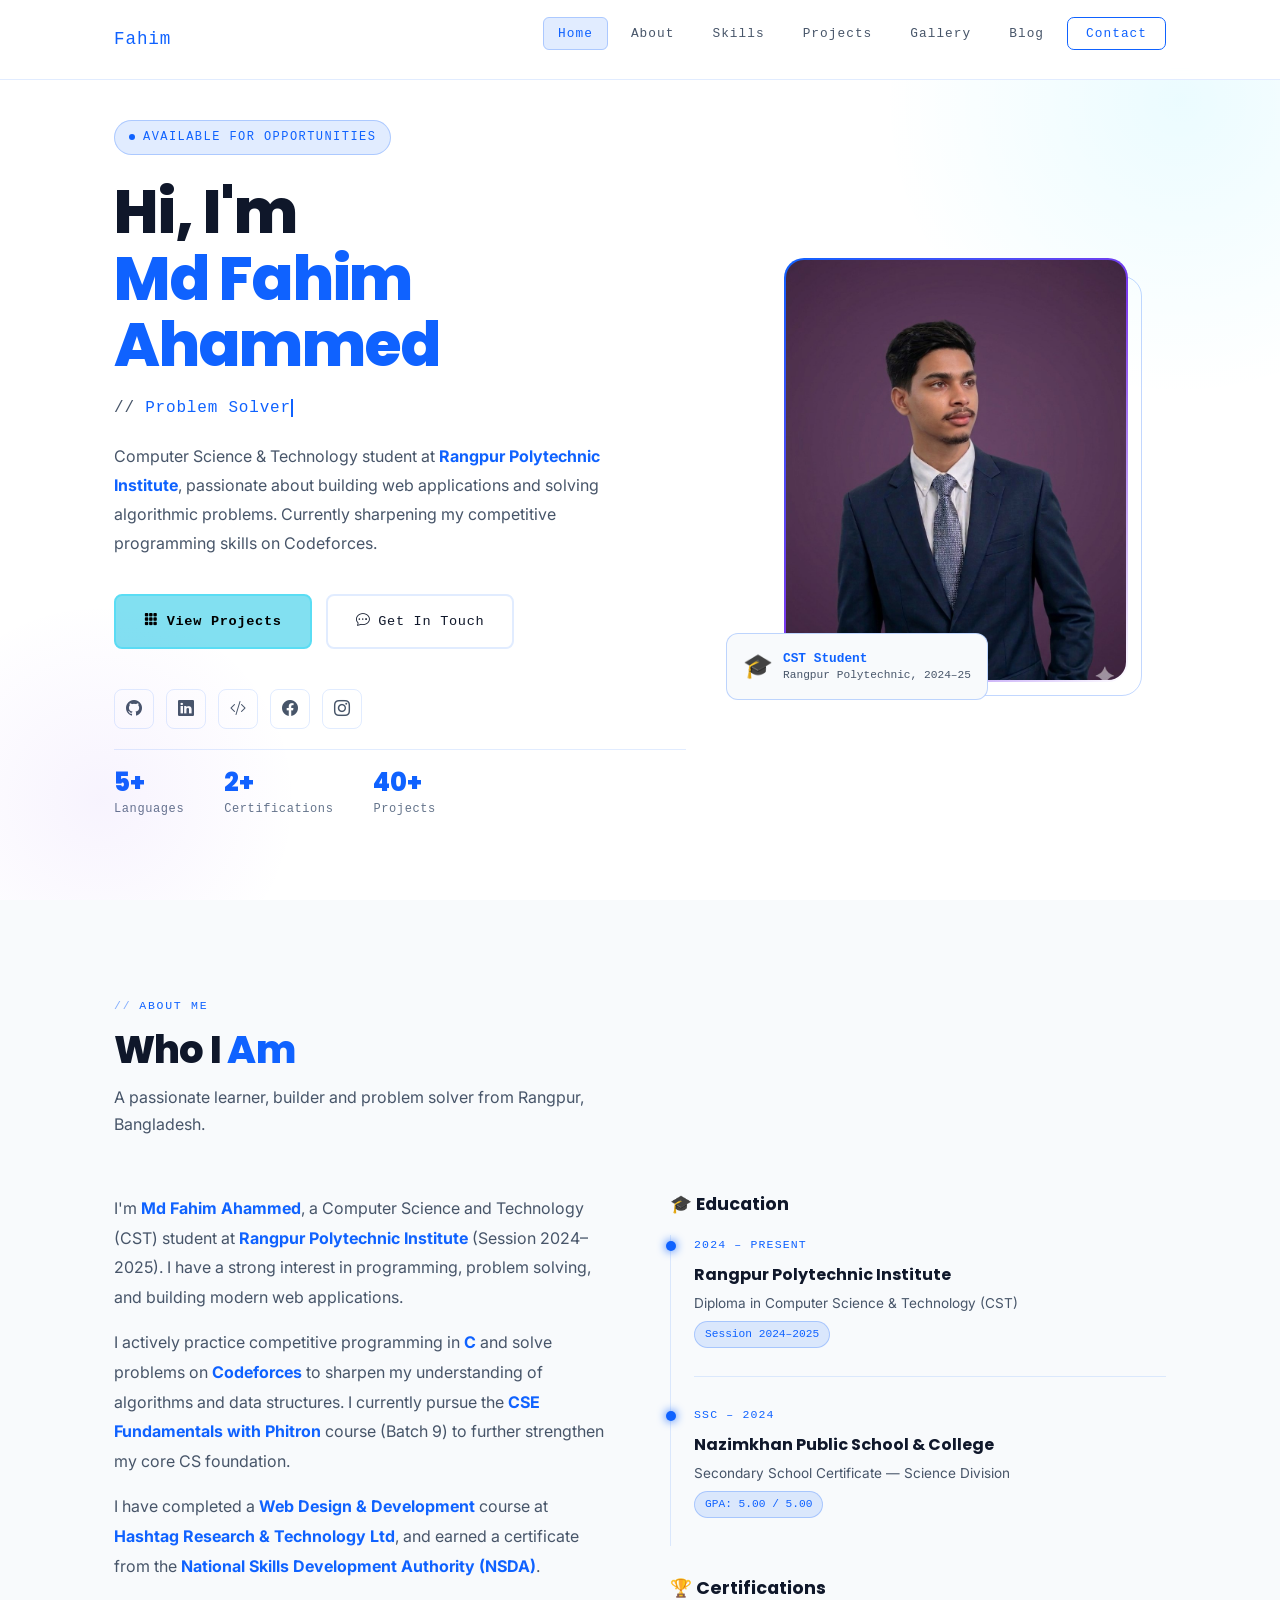
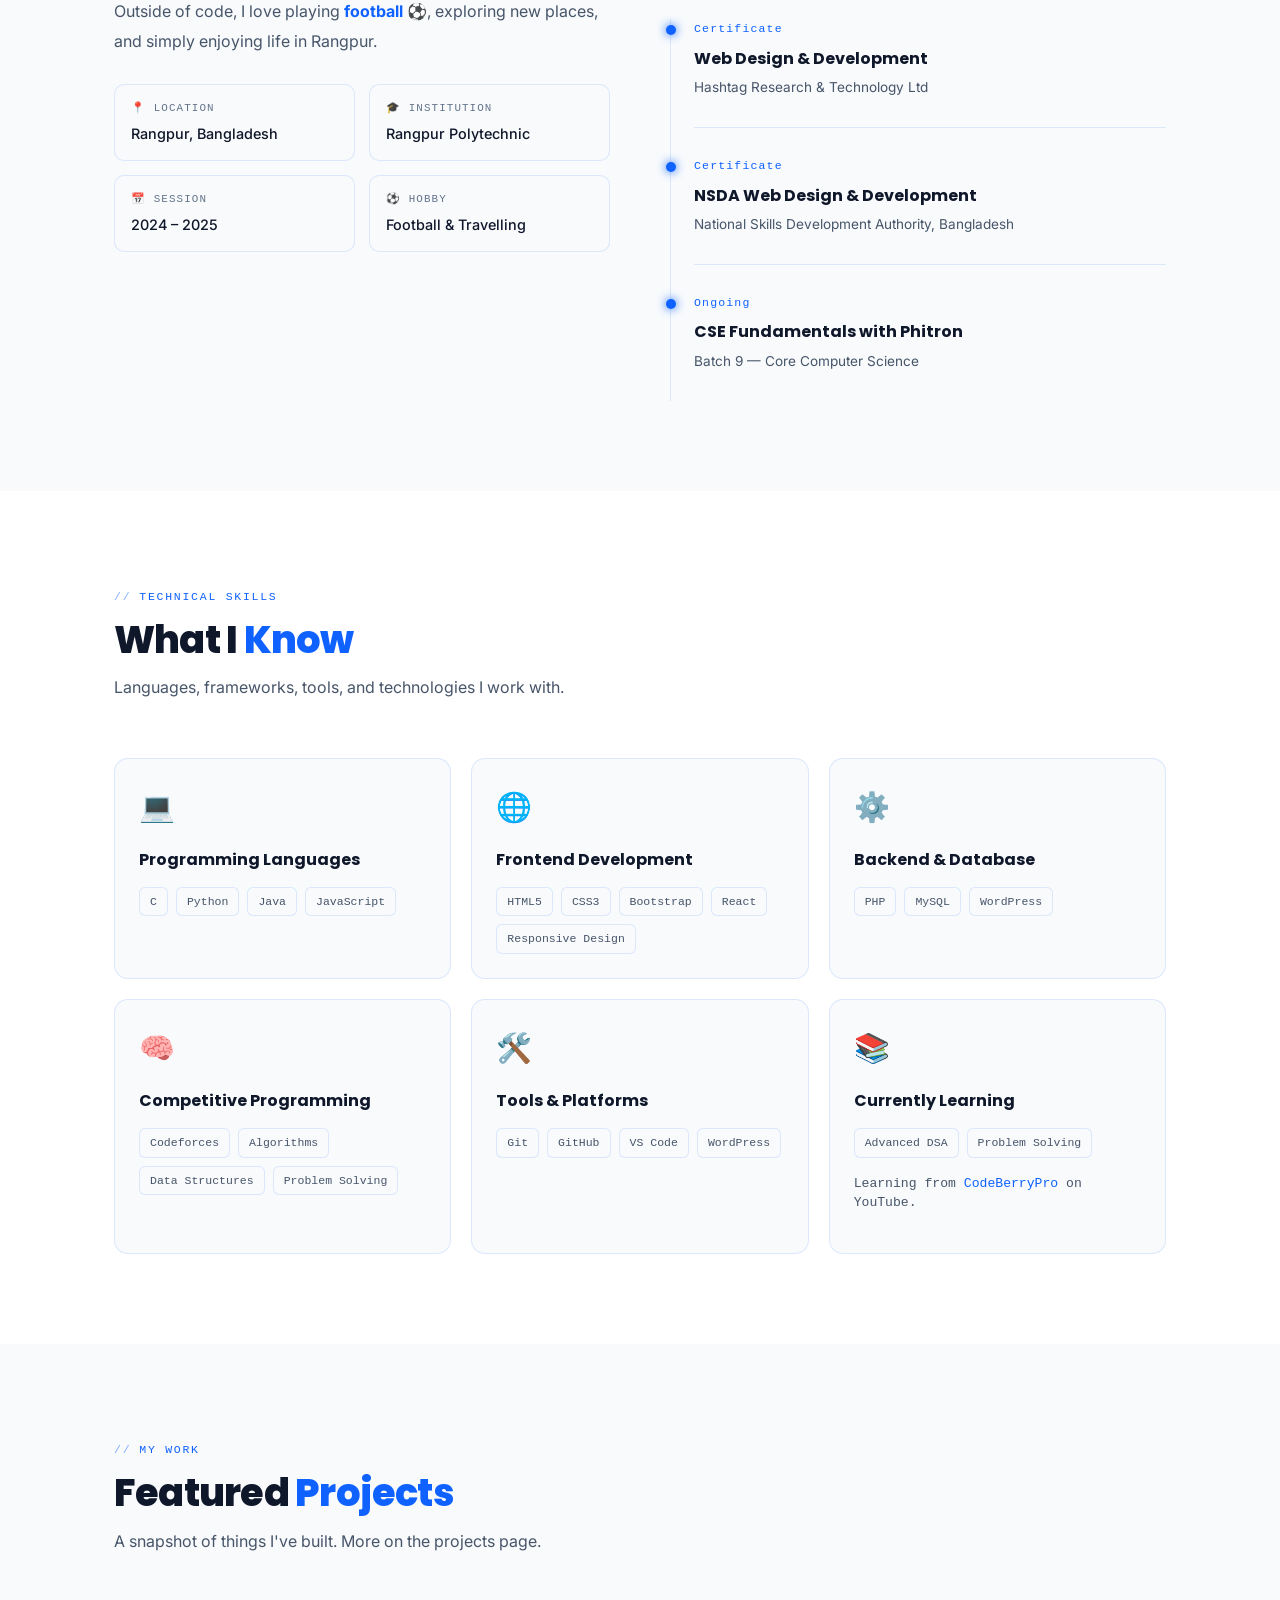
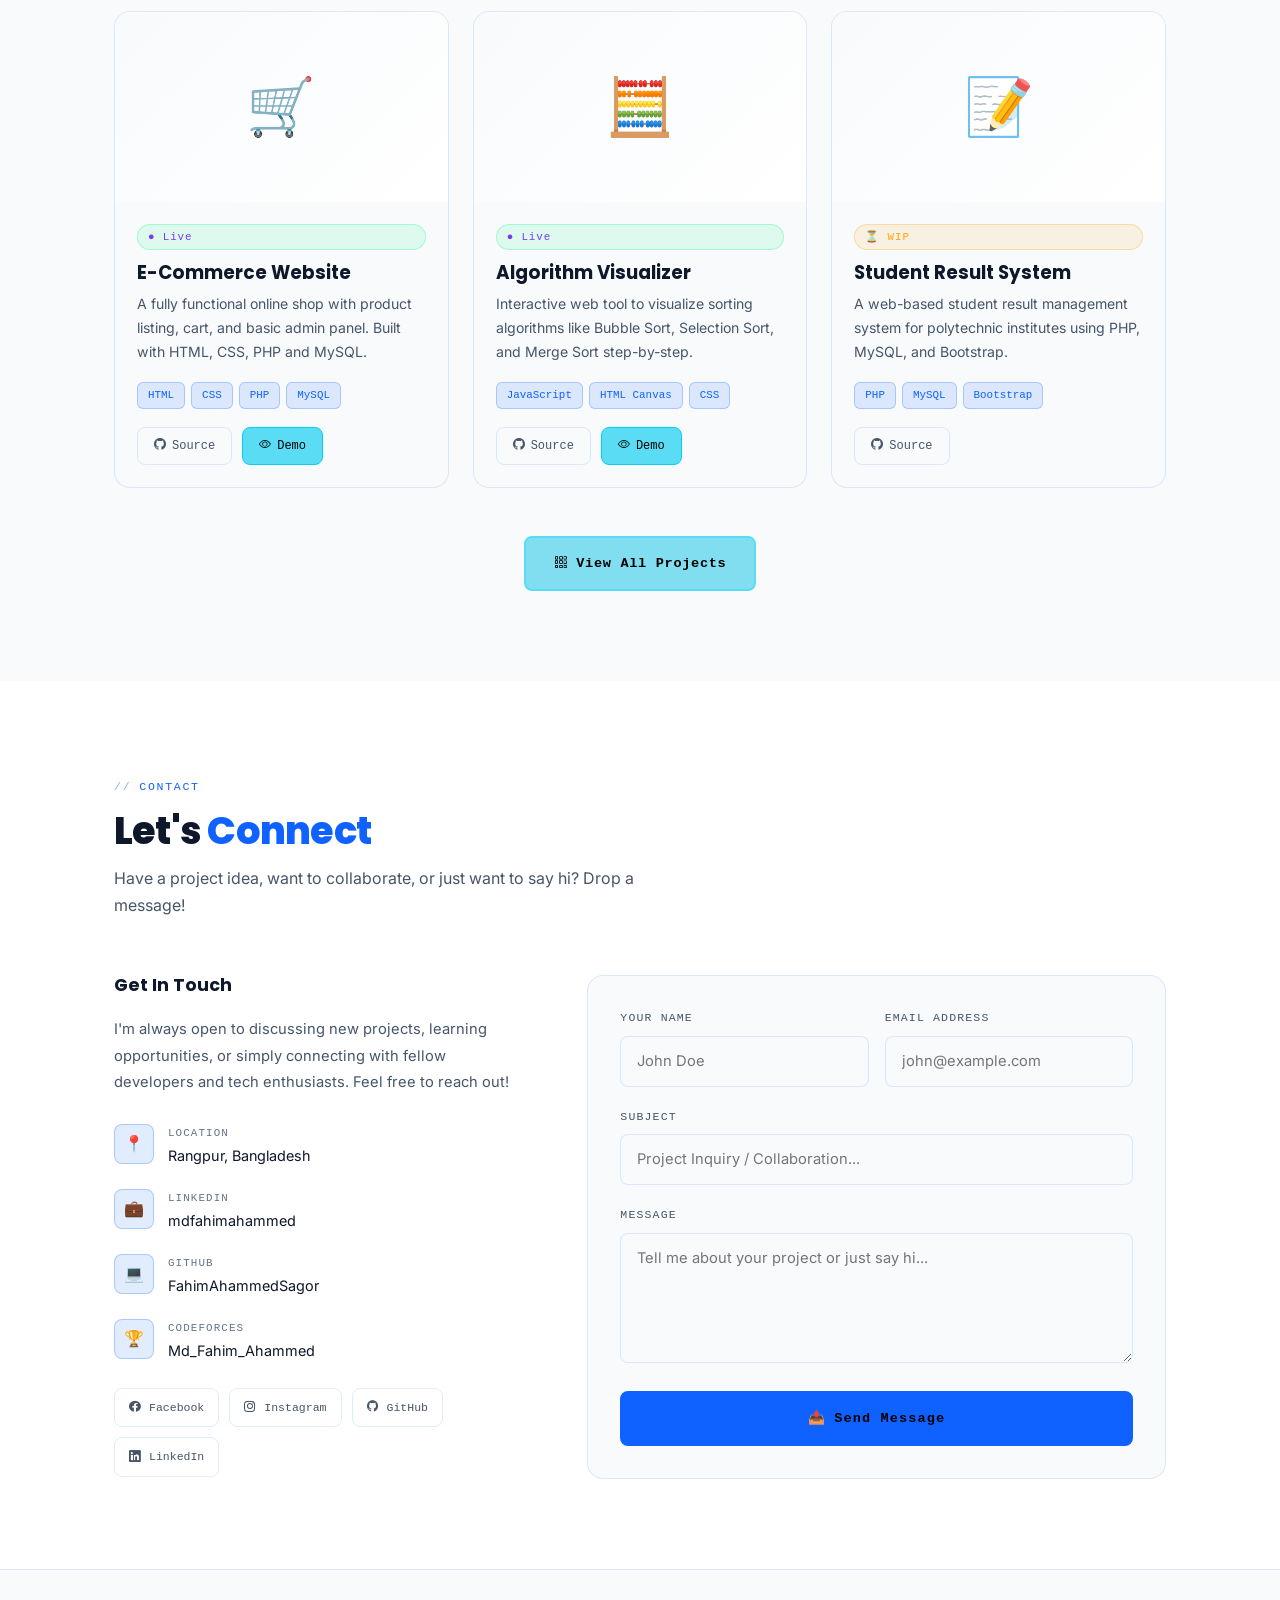
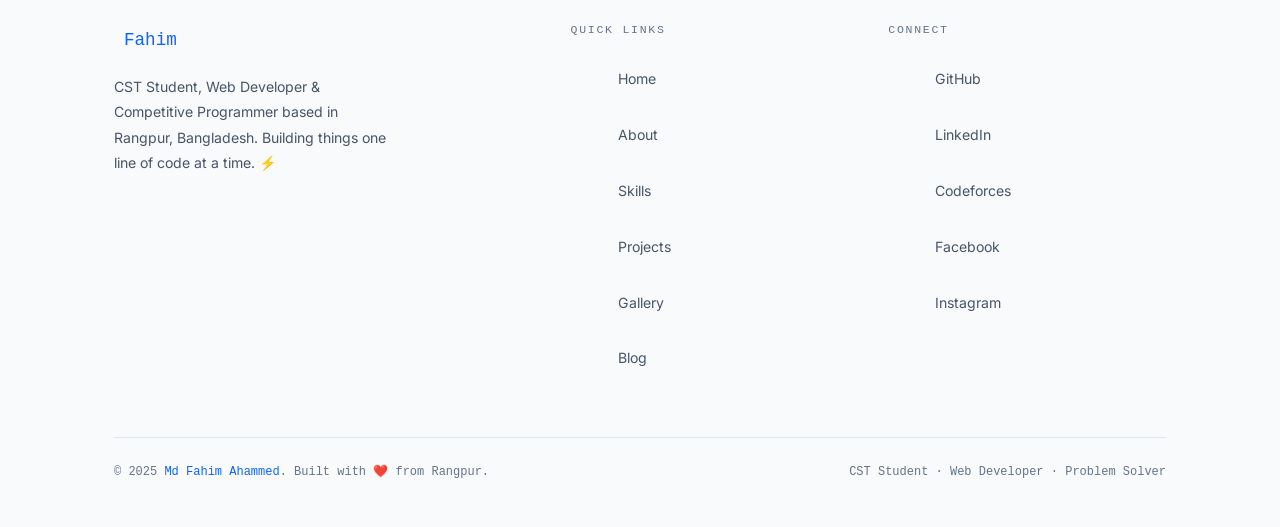
==== index.html @ 5da4d7ac "first commit" ====
<!DOCTYPE html>
<html lang="en">
<head>
  <meta charset="UTF-8" />
  <meta name="viewport" content="width=device-width, initial-scale=1.0" />
  <title>Md Fahim Ahammed | CST Student & Developer</title>
  <meta name="description" content="Portfolio of Md Fahim Ahammed — Computer Science & Technology Student, Web Developer, and Competitive Programmer from Rangpur, Bangladesh." />

  <!-- Bootstrap 5 -->
  <link href="https://cdn.jsdelivr.net/npm/bootstrap@5.3.2/dist/css/bootstrap.min.css" rel="stylesheet" />
  <!-- Bootstrap Icons -->
  <link href="https://cdn.jsdelivr.net/npm/bootstrap-icons@1.11.3/font/bootstrap-icons.css" rel="stylesheet" />
  <!-- Custom CSS -->
  <link rel="stylesheet" href="css/style.css" />
</head>
<body>

<!-- ===================== NAVBAR ===================== -->
<nav class="navbar" id="navbar">
  <div class="container">
    <a href="#home" class="nav-logo">Fahim</span></a>

    <ul class="nav-links" id="navLinks">
      <li><a href="#home" class="active">Home</a></li>
      <li><a href="#about">About</a></li>
      <li><a href="#skills">Skills</a></li>
      <li><a href="projects.html">Projects</a></li>
      <li><a href="gallery.html">Gallery</a></li>
      <li><a href="blog.html">Blog</a></li>
      <li><a href="#contact" class="nav-cta">Contact</a></li>
    </ul>

    <button class="hamburger" id="hamburger" aria-label="Menu">
      <span></span><span></span><span></span>
    </button>
  </div>
</nav>

<!-- ===================== HERO ===================== -->
<section class="hero" id="home">
  <div class="container">
    <div class="hero-grid">

      <!-- Left: Text Content -->
      <div class="hero-content">
        <div class="hero-tag">Available for opportunities</div>

        <h1 class="hero-title">
          Hi, I'm <br />
          <span class="name">Md Fahim Ahammed</span>
        </h1>

        <p class="hero-subtitle">
          // <span id="typedText" class="typed-text"></span>
        </p>

        <p class="hero-description">
          Computer Science & Technology student at <strong style="color:var(--accent)">Rangpur Polytechnic Institute</strong>,
          passionate about building web applications and solving algorithmic problems.
          Currently sharpening my competitive programming skills on Codeforces.
        </p>

        <div class="hero-buttons">
          <a href="projects.html" class="btn-primary">
            <i class="bi bi-grid-3x3-gap-fill"></i> View Projects
          </a>
          <a href="#contact" class="btn-secondary">
            <i class="bi bi-chat-dots"></i> Get In Touch
          </a>
        </div>

        <div class="hero-socials">
          <a href="https://github.com/FahimAhammedSagor" target="_blank" class="social-link" title="GitHub">
            <i class="bi bi-github"></i>
          </a>
          <a href="https://www.linkedin.com/in/mdfahimahammed/" target="_blank" class="social-link" title="LinkedIn">
            <i class="bi bi-linkedin"></i>
          </a>
          <a href="https://codeforces.com/profile/Md_Fahim_Ahammed" target="_blank" class="social-link" title="Codeforces">
            <i class="bi bi-code-slash"></i>
          </a>
          <a href="https://www.facebook.com/fahim0201" target="_blank" class="social-link" title="Facebook">
            <i class="bi bi-facebook"></i>
          </a>
          <a href="https://www.instagram.com/__mystery__08/" target="_blank" class="social-link" title="Instagram">
            <i class="bi bi-instagram"></i>
          </a>
        </div>

        <div class="hero-stats">
          <div class="stat-item">
            <div class="stat-num">5+</div>
            <div class="stat-label">Languages</div>
          </div>
          <div class="stat-item">
            <div class="stat-num">2+</div>
            <div class="stat-label">Certifications</div>
          </div>
          <div class="stat-item">
            <div class="stat-num">40+</div>
            <div class="stat-label">Projects</div>
          </div>
        </div>
      </div>

      <!-- Right: Image -->
      <div class="hero-image-wrap">
        <div class="hero-image-frame">
          <img src="images/profile.png" alt="Md Fahim Ahammed" />
        </div>
        <div class="hero-badge">
          <div class="badge-icon">🎓</div>
          <div class="badge-text">
            <strong>CST Student</strong>
            Rangpur Polytechnic, 2024–25
          </div>
        </div>
      </div>

    </div>
  </div>
</section>

<!-- ===================== ABOUT ===================== -->
<section class="about-bg" id="about">
  <div class="container">
    <div class="section-header fade-up">
      <div class="section-tag">About Me</div>
      <h2 class="section-title">Who I <span>Am</span></h2>
      <p class="section-subtitle">A passionate learner, builder and problem solver from Rangpur, Bangladesh.</p>
    </div>

    <div class="about-grid">
      <div class="about-text fade-up">
        <p>
          I'm <strong>Md Fahim Ahammed</strong>, a Computer Science and Technology (CST) student at
          <strong>Rangpur Polytechnic Institute</strong> (Session 2024–2025). I have a strong interest
          in programming, problem solving, and building modern web applications.
        </p>
        <p>
          I actively practice competitive programming in <strong>C</strong> and solve problems on
          <strong>Codeforces</strong> to sharpen my understanding of algorithms and data structures.
          I currently pursue the <strong>CSE Fundamentals with Phitron</strong> course (Batch 9)
          to further strengthen my core CS foundation.
        </p>
        <p>
          I have completed a <strong>Web Design & Development</strong> course at
          <strong>Hashtag Research & Technology Ltd</strong>, and earned a certificate from the
          <strong>National Skills Development Authority (NSDA)</strong>.
        </p>
        <p>
          Outside of code, I love playing <strong>football ⚽</strong>, exploring new places,
          and simply enjoying life in Rangpur.
        </p>

        <div class="about-info-grid">
          <div class="info-item">
            <div class="info-label">📍 Location</div>
            <div class="info-value">Rangpur, Bangladesh</div>
          </div>
          <div class="info-item">
            <div class="info-label">🎓 Institution</div>
            <div class="info-value">Rangpur Polytechnic</div>
          </div>
          <div class="info-item">
            <div class="info-label">📅 Session</div>
            <div class="info-value">2024 – 2025</div>
          </div>
          <div class="info-item">
            <div class="info-label">⚽ Hobby</div>
            <div class="info-value">Football & Travelling</div>
          </div>
        </div>
      </div>

      <div class="fade-up">
        <h3 class="education-title">🎓 Education</h3>
        <div class="timeline">
          <div class="timeline-item">
            <div class="timeline-year">2024 – PRESENT</div>
            <div class="timeline-school">Rangpur Polytechnic Institute</div>
            <div class="timeline-detail">Diploma in Computer Science & Technology (CST)</div>
            <span class="timeline-badge">Session 2024–2025</span>
          </div>
          <div class="timeline-item">
            <div class="timeline-year">SSC – 2024</div>
            <div class="timeline-school">Nazimkhan Public School & College</div>
            <div class="timeline-detail">Secondary School Certificate — Science Division</div>
            <span class="timeline-badge">GPA: 5.00 / 5.00</span>
          </div>
        </div>

        <div style="margin-top: 32px;">
          <h3 class="education-title">🏆 Certifications</h3>
          <div class="timeline">
            <div class="timeline-item">
              <div class="timeline-year">Certificate</div>
              <div class="timeline-school">Web Design & Development</div>
              <div class="timeline-detail">Hashtag Research & Technology Ltd</div>
            </div>
            <div class="timeline-item">
              <div class="timeline-year">Certificate</div>
              <div class="timeline-school">NSDA Web Design & Development</div>
              <div class="timeline-detail">National Skills Development Authority, Bangladesh</div>
            </div>
            <div class="timeline-item">
              <div class="timeline-year">Ongoing</div>
              <div class="timeline-school">CSE Fundamentals with Phitron</div>
              <div class="timeline-detail">Batch 9 — Core Computer Science</div>
            </div>
          </div>
        </div>
      </div>
    </div>
  </div>
</section>

<!-- ===================== SKILLS ===================== -->
<section id="skills">
  <div class="container">
    <div class="section-header fade-up">
      <div class="section-tag">Technical Skills</div>
      <h2 class="section-title">What I <span>Know</span></h2>
      <p class="section-subtitle">Languages, frameworks, tools, and technologies I work with.</p>
    </div>

    <div class="skills-grid">
      <div class="skill-card fade-up">
        <div class="skill-card-icon">💻</div>
        <div class="skill-card-title">Programming Languages</div>
        <div class="skill-tags">
          <span class="skill-tag">C</span>
          <span class="skill-tag">Python</span>
          <span class="skill-tag">Java</span>
          <span class="skill-tag">JavaScript</span>
        </div>
      </div>

      <div class="skill-card fade-up">
        <div class="skill-card-icon">🌐</div>
        <div class="skill-card-title">Frontend Development</div>
        <div class="skill-tags">
          <span class="skill-tag">HTML5</span>
          <span class="skill-tag">CSS3</span>
          <span class="skill-tag">Bootstrap</span>
          <span class="skill-tag">React</span>
          <span class="skill-tag">Responsive Design</span>
        </div>
      </div>

      <div class="skill-card fade-up">
        <div class="skill-card-icon">⚙️</div>
        <div class="skill-card-title">Backend & Database</div>
        <div class="skill-tags">
          <span class="skill-tag">PHP</span>
          <span class="skill-tag">MySQL</span>
          <span class="skill-tag">WordPress</span>
        </div>
      </div>

      <div class="skill-card fade-up">
        <div class="skill-card-icon">🧠</div>
        <div class="skill-card-title">Competitive Programming</div>
        <div class="skill-tags">
          <span class="skill-tag">Codeforces</span>
          <span class="skill-tag">Algorithms</span>
          <span class="skill-tag">Data Structures</span>
          <span class="skill-tag">Problem Solving</span>
        </div>
      </div>

      <div class="skill-card fade-up">
        <div class="skill-card-icon">🛠️</div>
        <div class="skill-card-title">Tools & Platforms</div>
        <div class="skill-tags">
          <span class="skill-tag">Git</span>
          <span class="skill-tag">GitHub</span>
          <span class="skill-tag">VS Code</span>
          <span class="skill-tag">WordPress</span>
        </div>
      </div>

      <div class="skill-card fade-up">
        <div class="skill-card-icon">📚</div>
        <div class="skill-card-title">Currently Learning</div>
        <div class="skill-tags">
          <!-- <span class="skill-tag">React.js</span>
          <span class="skill-tag">Node.js</span> -->
          <span class="skill-tag">Advanced DSA</span>
          <span class="skill-tag">Problem Solving</span>
          <!-- <span class="skill-tag">Phitron CSE</span> -->


        </div>
        <p class="learning-note">
          Learning from <a href="https://www.youtube.com/@codeberrypro" target="_blank">CodeBerryPro</a> on YouTube.
        </p>
      </div>
    </div>
  </div>
</section>

<!-- ===================== PROJECTS PREVIEW ===================== -->
<section class="projects-bg" id="projects">
  <div class="container">
    <div class="section-header fade-up">
      <div class="section-tag">My Work</div>
      <h2 class="section-title">Featured <span>Projects</span></h2>
      <p class="section-subtitle">A snapshot of things I've built. More on the projects page.</p>
    </div>

    <div class="projects-grid">

      <div class="project-card fade-up">
        <div class="project-img">🛒</div>
        <div class="project-body">
          <span class="project-status live">● Live</span>
          <h3 class="project-title">E-Commerce Website</h3>
          <p class="project-desc">A fully functional online shop with product listing, cart, and basic admin panel. Built with HTML, CSS, PHP and MySQL.</p>
          <div class="project-tech">
            <span class="tech-tag">HTML</span>
            <span class="tech-tag">CSS</span>
            <span class="tech-tag">PHP</span>
            <span class="tech-tag">MySQL</span>
          </div>
          <div class="project-links">
            <a href="https://github.com/FahimAhammedSagor" target="_blank" class="project-link">
              <i class="bi bi-github"></i> Source
            </a>
            <a href="#" class="project-link primary">
              <i class="bi bi-eye"></i> Demo
            </a>
          </div>
        </div>
      </div>

      <div class="project-card fade-up">
        <div class="project-img">🧮</div>
        <div class="project-body">
          <span class="project-status live">● Live</span>
          <h3 class="project-title">Algorithm Visualizer</h3>
          <p class="project-desc">Interactive web tool to visualize sorting algorithms like Bubble Sort, Selection Sort, and Merge Sort step-by-step.</p>
          <div class="project-tech">
            <span class="tech-tag">JavaScript</span>
            <span class="tech-tag">HTML Canvas</span>
            <span class="tech-tag">CSS</span>
          </div>
          <div class="project-links">
            <a href="https://github.com/FahimAhammedSagor" target="_blank" class="project-link">
              <i class="bi bi-github"></i> Source
            </a>
            <a href="#" class="project-link primary">
              <i class="bi bi-eye"></i> Demo
            </a>
          </div>
        </div>
      </div>

      <div class="project-card fade-up">
        <div class="project-img">📝</div>
        <div class="project-body">
          <span class="project-status wip">⏳ WIP</span>
          <h3 class="project-title">Student Result System</h3>
          <p class="project-desc">A web-based student result management system for polytechnic institutes using PHP, MySQL, and Bootstrap.</p>
          <div class="project-tech">
            <span class="tech-tag">PHP</span>
            <span class="tech-tag">MySQL</span>
            <span class="tech-tag">Bootstrap</span>
          </div>
          <div class="project-links">
            <a href="https://github.com/FahimAhammedSagor" target="_blank" class="project-link">
              <i class="bi bi-github"></i> Source
            </a>
          </div>
        </div>
      </div>

    </div>

    <div class="text-center mt-5 fade-up">
      <a href="projects.html" class="btn-primary" style="display:inline-flex; margin: 0 auto;">
        <i class="bi bi-grid-3x3-gap"></i> View All Projects
      </a>
    </div>
  </div>
</section>

<!-- ===================== CONTACT ===================== -->
<section id="contact">
  <div class="container">
    <div class="section-header fade-up">
      <div class="section-tag">Contact</div>
      <h2 class="section-title">Let's <span>Connect</span></h2>
      <p class="section-subtitle">Have a project idea, want to collaborate, or just want to say hi? Drop a message!</p>
    </div>

    <div class="contact-grid">

      <!-- Left Info -->
      <div class="fade-up">
        <h3 class="contact-info-title">Get In Touch</h3>
        <p class="contact-info-desc">
          I'm always open to discussing new projects, learning opportunities, or simply connecting with
          fellow developers and tech enthusiasts. Feel free to reach out!
        </p>

        <div class="contact-item">
          <div class="contact-icon">📍</div>
          <div class="contact-item-text">
            <div class="label">Location</div>
            <div class="value">Rangpur, Bangladesh</div>
          </div>
        </div>

        <div class="contact-item">
          <div class="contact-icon">💼</div>
          <div class="contact-item-text">
            <div class="label">LinkedIn</div>
            <div class="value">
              <a href="https://www.linkedin.com/in/mdfahimahammed/" target="_blank">mdfahimahammed</a>
            </div>
          </div>
        </div>

        <div class="contact-item">
          <div class="contact-icon">💻</div>
          <div class="contact-item-text">
            <div class="label">GitHub</div>
            <div class="value">
              <a href="https://github.com/FahimAhammedSagor" target="_blank">FahimAhammedSagor</a>
            </div>
          </div>
        </div>

        <div class="contact-item">
          <div class="contact-icon">🏆</div>
          <div class="contact-item-text">
            <div class="label">Codeforces</div>
            <div class="value">
              <a href="https://codeforces.com/profile/Md_Fahim_Ahammed" target="_blank">Md_Fahim_Ahammed</a>
            </div>
          </div>
        </div>

        <div class="contact-socials">
          <a href="https://www.facebook.com/fahim0201" target="_blank" class="contact-social-link">
            <i class="bi bi-facebook"></i> Facebook
          </a>
          <a href="https://www.instagram.com/__mystery__08/" target="_blank" class="contact-social-link">
            <i class="bi bi-instagram"></i> Instagram
          </a>
          <a href="https://github.com/FahimAhammedSagor" target="_blank" class="contact-social-link">
            <i class="bi bi-github"></i> GitHub
          </a>
          <a href="https://www.linkedin.com/in/mdfahimahammed/" target="_blank" class="contact-social-link">
            <i class="bi bi-linkedin"></i> LinkedIn
          </a>
        </div>
      </div>

      <!-- Right Form -->
      <div class="fade-up">
        <form class="contact-form" id="contactForm" novalidate>
          <div class="form-row">
            <div class="form-group">
              <label for="fname">Your Name</label>
              <input type="text" id="fname" name="name" placeholder="John Doe" required />
            </div>
            <div class="form-group">
              <label for="femail">Email Address</label>
              <input type="email" id="femail" name="email" placeholder="john@example.com" required />
            </div>
          </div>
          <div class="form-group">
            <label for="fsubject">Subject</label>
            <input type="text" id="fsubject" name="subject" placeholder="Project Inquiry / Collaboration..." required />
          </div>
          <div class="form-group">
            <label for="fmsg">Message</label>
            <textarea id="fmsg" name="message" placeholder="Tell me about your project or just say hi..." required></textarea>
          </div>
          <button type="submit" class="btn-submit">
            <span>📤</span> Send Message
          </button>
        </form>
      </div>

    </div>
  </div>
</section>

<!-- ===================== FOOTER ===================== -->
<footer class="footer">
  <div class="container">
    <div class="footer-grid">
      <div>
        <div class="footer-brand">Fahim<span style="color:var(--text-secondary)"></span></div>
        <p class="footer-desc">
          CST Student, Web Developer & Competitive Programmer based in Rangpur, Bangladesh.
          Building things one line of code at a time. ⚡
        </p>
      </div>
      <div>
        <div class="footer-col-title">Quick Links</div>
        <ul class="footer-links">
          <li><a href="#home">Home</a></li>
          <li><a href="#about">About</a></li>
          <li><a href="#skills">Skills</a></li>
          <li><a href="projects.html">Projects</a></li>
          <li><a href="gallery.html">Gallery</a></li>
          <li><a href="blog.html">Blog</a></li>
        </ul>
      </div>
      <div>
        <div class="footer-col-title">Connect</div>
        <ul class="footer-links">
          <li><a href="https://github.com/FahimAhammedSagor" target="_blank">GitHub</a></li>
          <li><a href="https://www.linkedin.com/in/mdfahimahammed/" target="_blank">LinkedIn</a></li>
          <li><a href="https://codeforces.com/profile/Md_Fahim_Ahammed" target="_blank">Codeforces</a></li>
          <li><a href="https://www.facebook.com/fahim0201" target="_blank">Facebook</a></li>
          <li><a href="https://www.instagram.com/__mystery__08/" target="_blank">Instagram</a></li>
        </ul>
      </div>
    </div>

    <div class="footer-bottom">
      <p class="footer-copy">
        &copy; 2025 <span>Md Fahim Ahammed</span>. Built with ❤️ from Rangpur.
      </p>
      <p class="footer-copy">
        CST Student · Web Developer · Problem Solver
      </p>
    </div>
  </div>
</footer>

<!-- ===================== TOAST ===================== -->
<div class="toast" id="toast">
  <div class="toast-icon">✅</div>
  <div class="toast-msg">
    Message Sent Successfully!
    <span>I'll get back to you soon. Thank you!</span>
  </div>
</div>

<!-- ===================== LIGHTBOX ===================== -->
<div class="lightbox" id="lightbox" onclick="closeLightbox()">
  <button class="lightbox-close" onclick="closeLightbox()">✕</button>
  <img id="lightboxImg" src="" alt="Gallery Image" onclick="event.stopPropagation()" />
</div>

<!-- Back to Top -->
<a href="#home" class="back-top" id="backTop" title="Back to top">↑</a>

<!-- Bootstrap JS -->
<script src="https://cdn.jsdelivr.net/npm/bootstrap@5.3.2/dist/js/bootstrap.bundle.min.js"></script>
<!-- Custom JS -->
<script src="js/main.js"></script>
</body>
</html>
---- css/style.css ----
/* =============================================
   Md Fahim Ahammed - Portfolio CSS
   ============================================= */

@import url("https://fonts.googleapis.com/css2?family=Inter:wght@300;400;500;600;700&family=Poppins:wght@400;500;600;700&display=swap");

:root {
  --bg-primary: #ffffff;
  --bg-secondary: #f8fafc;
  --bg-card: #f8fafc;
  --accent: #0f62ff;
  --accent-2: #7c3aed;
  --accent-glow: rgba(15, 98, 255, 0.12);
  --text-primary: #0f172a;
  --text-secondary: #475569;
  --text-muted: #64748b;

  --border: rgba(15, 98, 255, 0.12);
  --border-hover: rgba(15, 98, 255, 0.25);
  --font-display: "Poppins", sans-serif;
  --font-mono: "Space Mono", monospace;
  --font-body: "Inter", sans-serif;
  --transition: all 0.3s cubic-bezier(0.4, 0, 0.2, 1);
  --shadow-glow: 0 0 30px rgba(0, 212, 255, 0.15);
  --container-width: 1100px;
}

* {
  margin: 0;
  padding: 0;
  box-sizing: border-box;
}

html {
  scroll-behavior: smooth;
  font-size: 16px;
}

body {
  background-color: var(--bg-primary);
  color: var(--text-primary);
  font-family: var(--font-body);
  line-height: 1.7;
  overflow-x: hidden;
}

/* ---- Scrollbar ---- */
::-webkit-scrollbar {
  width: 5px;
}
::-webkit-scrollbar-track {
  background: var(--bg-primary);
}
::-webkit-scrollbar-thumb {
  background: var(--accent);
  border-radius: 99px;
}

/* ---- Selection ---- */
::selection {
  background: var(--accent);
  color: #000;
}

/* ---- Container ---- */
.container {
  max-width: var(--container-width);
  margin: 0 auto;
  padding: 0 24px;
}

/* =============================================
   NAVBAR
   ============================================= */
.navbar {
  position: fixed;
  top: 0;
  left: 0;
  right: 0;
  z-index: 1000;
  padding: 18px 0;
  background: rgba(255, 255, 255, 0.95);
  backdrop-filter: blur(20px);
  -webkit-backdrop-filter: blur(20px);
  border-bottom: 1px solid rgba(15, 98, 255, 0.12);
  transition: var(--transition);
}

.navbar.scrolled {
  padding: 12px 0;
  box-shadow: 0 10px 30px rgba(15, 98, 255, 0.08);
}

.navbar .container {
  display: flex;
  align-items: center;
  justify-content: space-between;
}

.nav-logo {
  font-family: var(--font-mono);
  font-size: 1.1rem;
  color: var(--accent);
  text-decoration: none;
  letter-spacing: 0.05em;
}

.nav-logo span {
  color: var(--text-secondary);
}

.nav-links {
  display: flex;
  align-items: center;
  gap: 8px;
  list-style: none;
}

.nav-links a {
  color: var(--text-secondary);
  text-decoration: none;
  font-family: var(--font-mono);
  font-size: 0.8rem;
  letter-spacing: 0.08em;
  padding: 8px 14px;
  border-radius: 6px;
  transition: var(--transition);
  border: 1px solid transparent;
}

.nav-links a:hover,
.nav-links a.active {
  color: var(--accent);
  border-color: var(--border-hover);
  background: var(--accent-glow);
}

.nav-cta {
  font-family: var(--font-mono);
  font-size: 0.8rem;
  color: var(--accent) !important;
  border: 1px solid var(--accent) !important;
  padding: 8px 18px !important;
  border-radius: 6px;
  transition: var(--transition) !important;
}

.nav-cta:hover {
  background: var(--accent) !important;
  color: #000 !important;
}

.hamburger {
  display: none;
  flex-direction: column;
  gap: 5px;
  cursor: pointer;
  padding: 4px;
  background: none;
  border: none;
}

.hamburger span {
  width: 24px;
  height: 2px;
  background: var(--accent);
  display: block;
  transition: var(--transition);
  border-radius: 2px;
}

.hamburger.open span:nth-child(1) {
  transform: rotate(45deg) translate(5px, 5px);
}
.hamburger.open span:nth-child(2) {
  opacity: 0;
}
.hamburger.open span:nth-child(3) {
  transform: rotate(-45deg) translate(5px, -5px);
}

/* =============================================
   HERO SECTION
   ============================================= */
.hero {
  min-height: 100vh;
  display: flex;
  align-items: center;
  padding: 120px 0 80px;
  position: relative;
  overflow: hidden;
}

.hero::before {
  content: "";
  position: absolute;
  top: -200px;
  right: -200px;
  width: 600px;
  height: 600px;
  background: radial-gradient(
    circle,
    rgba(0, 212, 255, 0.08) 0%,
    transparent 70%
  );
  pointer-events: none;
}

.hero::after {
  content: "";
  position: absolute;
  bottom: -100px;
  left: -100px;
  width: 400px;
  height: 400px;
  background: radial-gradient(
    circle,
    rgba(124, 58, 237, 0.06) 0%,
    transparent 70%
  );
  pointer-events: none;
}

.hero-grid {
  display: grid;
  grid-template-columns: 1fr 420px;
  gap: 60px;
  align-items: center;
}

.hero-tag {
  display: inline-flex;
  align-items: center;
  gap: 8px;
  font-family: var(--font-mono);
  font-size: 0.75rem;
  color: var(--accent);
  letter-spacing: 0.12em;
  text-transform: uppercase;
  margin-bottom: 24px;
  padding: 6px 14px;
  border: 1px solid var(--border-hover);
  border-radius: 99px;
  background: var(--accent-glow);
}

.hero-tag::before {
  content: "";
  width: 6px;
  height: 6px;
  background: var(--accent);
  border-radius: 50%;
  animation: pulse 2s infinite;
}

@keyframes pulse {
  0%,
  100% {
    opacity: 1;
    transform: scale(1);
  }
  50% {
    opacity: 0.5;
    transform: scale(0.8);
  }
}

.hero-title {
  font-family: var(--font-display);
  font-size: clamp(2.2rem, 5vw, 3.8rem);
  font-weight: 800;
  line-height: 1.1;
  margin-bottom: 16px;
  letter-spacing: -0.02em;
}

.hero-title .name {
  color: var(--accent);
  display: block;
}

.hero-subtitle {
  font-family: var(--font-mono);
  font-size: clamp(0.85rem, 1.5vw, 1rem);
  color: var(--text-secondary);
  margin-bottom: 20px;
  letter-spacing: 0.05em;
}

.typed-text {
  color: var(--accent);
  border-right: 2px solid var(--accent);
  animation: blink 0.8s infinite;
}

@keyframes blink {
  0%,
  100% {
    border-color: var(--accent);
  }
  50% {
    border-color: transparent;
  }
}

.hero-description {
  color: var(--text-secondary);
  font-size: 1rem;
  max-width: 520px;
  margin-bottom: 36px;
  line-height: 1.8;
}

.hero-buttons {
  display: flex;
  gap: 14px;
  flex-wrap: wrap;
  margin-bottom: 40px;
}

.btn-primary {
  display: inline-flex;
  align-items: center;
  gap: 8px;
  padding: 14px 28px;
  background-color: #4ad3ebb0;
  color: #000000;
  font-family: var(--font-mono);
  font-size: 0.85rem;
  font-weight: 700;
  text-decoration: none;
  border-radius: 8px;
  letter-spacing: 0.05em;
  transition: var(--transition);
  border: 2px solid #5addf4;
}

.btn-primary:hover {
  background: rgba(255, 255, 255, 0.95);
  color: var(--accent-2);
  border-color: rgba(15, 98, 255, 0.12);
  box-shadow: 0 14px 35px rgba(15, 98, 255, 0.12);
  transform: translateY(-2px);
}

.btn-secondary {
  display: inline-flex;
  align-items: center;
  gap: 8px;
  padding: 14px 28px;
  background: transparent;
  color: var(--text-primary);
  font-family: var(--font-mono);
  font-size: 0.85rem;
  text-decoration: none;
  border-radius: 8px;
  letter-spacing: 0.05em;
  transition: var(--transition);
  border: 2px solid var(--border);
}

.btn-secondary:hover {
  border-color: rgba(15, 98, 255, 0.12);
  color: var(--accent);
  background: rgba(255, 255, 255, 0.95);
  box-shadow: 0 14px 35px rgba(15, 98, 255, 0.12);
  transform: translateY(-2px);
}

.hero-socials {
  display: flex;
  gap: 12px;
}

.social-link {
  width: 40px;
  height: 40px;
  display: flex;
  align-items: center;
  justify-content: center;
  border: 1px solid var(--border);
  border-radius: 8px;
  color: var(--text-secondary);
  text-decoration: none;
  transition: var(--transition);
  font-size: 1rem;
}

.social-link:hover {
  border-color: var(--accent);
  color: var(--accent);
  background: var(--accent-glow);
  transform: translateY(-3px);
}

/* Hero Image */
.hero-image-wrap {
  position: relative;
  display: flex;
  justify-content: center;
}

.hero-image-frame {
  position: relative;
  width: 340px;
  height: 420px;
}

.hero-image-frame::before {
  content: "";
  position: absolute;
  inset: -2px;
  border-radius: 20px;
  background: linear-gradient(
    135deg,
    var(--accent),
    var(--accent-2),
    transparent
  );
  z-index: 0;
}

.hero-image-frame::after {
  content: "";
  position: absolute;
  top: 16px;
  left: 16px;
  right: -16px;
  bottom: -16px;
  border: 1px solid var(--border-hover);
  border-radius: 20px;
  z-index: -1;
}

.hero-image-frame img {
  position: relative;
  z-index: 1;
  width: 100%;
  height: 100%;
  object-fit: cover;
  border-radius: 18px;
  display: block;
}

.hero-badge {
  position: absolute;
  bottom: -20px;
  left: -20px;
  background: var(--bg-card);
  border: 1px solid var(--border-hover);
  border-radius: 12px;
  padding: 12px 16px;
  display: flex;
  align-items: center;
  gap: 10px;
  z-index: 2;
}

.hero-badge .badge-icon {
  font-size: 1.5rem;
}

.hero-badge .badge-text {
  font-family: var(--font-mono);
  font-size: 0.7rem;
  color: var(--text-secondary);
  line-height: 1.4;
}

.hero-badge .badge-text strong {
  display: block;
  color: var(--accent);
  font-size: 0.8rem;
}

/* Stats bar */
.hero-stats {
  display: flex;
  gap: 40px;
  margin-top: 20px;
  padding-top: 20px;
  border-top: 1px solid var(--border);
}

.stat-item .stat-num {
  font-family: var(--font-display);
  font-size: 1.6rem;
  font-weight: 800;
  color: var(--accent);
  line-height: 1;
}

.stat-item .stat-label {
  font-size: 0.75rem;
  color: var(--text-muted);
  font-family: var(--font-mono);
  letter-spacing: 0.05em;
  margin-top: 4px;
}

/* =============================================
   SECTION COMMON
   ============================================= */
section {
  padding: 90px 0;
}

.section-header {
  margin-bottom: 56px;
}

.section-tag {
  display: inline-flex;
  align-items: center;
  gap: 8px;
  font-family: var(--font-mono);
  font-size: 0.72rem;
  color: var(--accent);
  letter-spacing: 0.15em;
  text-transform: uppercase;
  margin-bottom: 12px;
}

.section-tag::before {
  content: "//";
  opacity: 0.5;
}

.section-title {
  font-family: var(--font-display);
  font-size: clamp(1.8rem, 3vw, 2.6rem);
  font-weight: 800;
  line-height: 1.15;
  letter-spacing: -0.02em;
}

.section-title span {
  color: var(--accent);
}

.section-subtitle {
  color: var(--text-secondary);
  font-size: 1rem;
  margin-top: 12px;
  max-width: 520px;
}

/* =============================================
   ABOUT SECTION
   ============================================= */
.about-bg {
  background: var(--bg-secondary);
}

.about-grid {
  display: grid;
  grid-template-columns: 1fr 1fr;
  gap: 60px;
  align-items: start;
}

.about-text p {
  color: var(--text-secondary);
  margin-bottom: 16px;
  line-height: 1.85;
}

.about-text p strong {
  color: var(--accent);
}

.about-info-grid {
  display: grid;
  grid-template-columns: 1fr 1fr;
  gap: 14px;
  margin-top: 28px;
}

.info-item {
  background: var(--bg-card);
  border: 1px solid var(--border);
  border-radius: 10px;
  padding: 14px 16px;
  transition: var(--transition);
}

.info-item:hover {
  border-color: var(--border-hover);
}

.info-item .info-label {
  font-family: var(--font-mono);
  font-size: 0.68rem;
  color: var(--text-muted);
  text-transform: uppercase;
  letter-spacing: 0.1em;
  margin-bottom: 4px;
}

.info-item .info-value {
  font-size: 0.9rem;
  color: var(--text-primary);
  font-weight: 500;
}

/* Education Timeline */
.education-title {
  font-family: var(--font-display);
  font-size: 1.1rem;
  font-weight: 700;
  color: var(--text-primary);
  margin-bottom: 20px;
}

.timeline {
  position: relative;
  padding-left: 24px;
}

.timeline::before {
  content: "";
  position: absolute;
  left: 0;
  top: 0;
  bottom: 0;
  width: 1px;
  background: var(--border);
}

.timeline-item {
  position: relative;
  margin-bottom: 28px;
  padding-bottom: 28px;
  border-bottom: 1px solid var(--border);
}

.timeline-item:last-child {
  border-bottom: none;
  margin-bottom: 0;
}

.timeline-item::before {
  content: "";
  position: absolute;
  left: -28px;
  top: 6px;
  width: 10px;
  height: 10px;
  background: var(--accent);
  border-radius: 50%;
  box-shadow: 0 0 10px var(--accent);
}

.timeline-year {
  font-family: var(--font-mono);
  font-size: 0.72rem;
  color: var(--accent);
  letter-spacing: 0.1em;
  margin-bottom: 6px;
}

.timeline-school {
  font-family: var(--font-display);
  font-size: 1rem;
  font-weight: 700;
  color: var(--text-primary);
  margin-bottom: 4px;
}

.timeline-detail {
  font-size: 0.85rem;
  color: var(--text-secondary);
}

.timeline-badge {
  display: inline-block;
  margin-top: 6px;
  padding: 3px 10px;
  background: var(--accent-glow);
  border: 1px solid var(--border-hover);
  border-radius: 99px;
  font-family: var(--font-mono);
  font-size: 0.7rem;
  color: var(--accent);
}

/* =============================================
   SKILLS SECTION
   ============================================= */
.skills-grid {
  display: grid;
  grid-template-columns: repeat(auto-fit, minmax(260px, 1fr));
  gap: 20px;
}

.skill-card {
  background: var(--bg-card);
  border: 1px solid var(--border);
  border-radius: 14px;
  padding: 24px;
  transition: var(--transition);
  position: relative;
  overflow: hidden;
}

.skill-card::before {
  content: "";
  position: absolute;
  top: 0;
  left: 0;
  right: 0;
  height: 2px;
  background: linear-gradient(90deg, var(--accent), var(--accent-2));
  transform: scaleX(0);
  transition: var(--transition);
}

.skill-card:hover::before {
  transform: scaleX(1);
}
.skill-card:hover {
  border-color: var(--border-hover);
  transform: translateY(-4px);
}

.skill-card-icon {
  font-size: 1.8rem;
  margin-bottom: 14px;
}

.skill-card-title {
  font-family: var(--font-display);
  font-size: 1rem;
  font-weight: 700;
  color: var(--text-primary);
  margin-bottom: 14px;
}

.skill-tags {
  display: flex;
  flex-wrap: wrap;
  gap: 8px;
}

.skill-tag {
  padding: 4px 10px;
  background: var(--bg-secondary);
  border: 1px solid var(--border);
  border-radius: 6px;
  font-family: var(--font-mono);
  font-size: 0.72rem;
  color: var(--text-secondary);
  transition: var(--transition);
}

.skill-tag:hover {
  background-color: #f6a9ee;
  border-color: #bf72af:
  color: black;
}

.learning-note {
  margin-top: 16px;
  font-family: var(--font-mono);
  font-size: 0.82rem;
  color: var(--text-secondary);
  line-height: 1.5;
}

.learning-note a {
  color: var(--accent);
  text-decoration: none;
}

.learning-note a:hover {
  text-decoration: underline;
}

/* =============================================
   PROJECTS SECTION
   ============================================= */
.projects-bg {
  background: var(--bg-secondary);
}

.projects-grid {
  display: grid;
  grid-template-columns: repeat(auto-fit, minmax(300px, 1fr));
  gap: 24px;
}

.project-card {
  background: var(--bg-card);
  border: 1px solid var(--border);
  border-radius: 16px;
  overflow: hidden;
  transition: var(--transition);
  display: flex;
  flex-direction: column;
}

.project-card:hover {
  border-color: rgba(15, 98, 255, 0.18);
  transform: translateY(-4px);
  box-shadow:
    0 12px 24px rgba(15, 98, 255, 0.12),
    0 4px 16px rgba(15, 23, 42, 0.08);
}

.project-img {
  height: 190px;
  background: linear-gradient(135deg, var(--bg-secondary), var(--bg-primary));
  display: flex;
  align-items: center;
  justify-content: center;
  font-size: 3.5rem;
  position: relative;
  overflow: hidden;
}

.project-img img {
  width: 100%;
  height: 100%;
  object-fit: cover;
  display: block;
}

.project-img::after {
  content: "";
  position: absolute;
  inset: 0;
  /* background: linear-gradient(to bottom, transparent 50%, var(--bg-card)); */
}

.project-body {
  padding: 22px;
  flex: 1;
  display: flex;
  flex-direction: column;
}

.project-status {
  display: inline-block;
  padding: 3px 10px;
  border-radius: 99px;
  font-family: var(--font-mono);
  font-size: 0.68rem;
  letter-spacing: 0.08em;
  margin-bottom: 12px;
}

.project-status.live {
  background: rgba(0, 255, 128, 0.1);
  border: 1px solid rgba(0, 255, 128, 0.3);
  color: var(--accent-2);
}

.project-status.wip {
  background: rgba(255, 166, 0, 0.1);
  border: 1px solid rgba(255, 166, 0, 0.3);
  color: #ffa600;
}

.project-title {
  font-family: var(--font-display);
  font-size: 1.15rem;
  font-weight: 700;
  color: var(--text-primary);
  margin-bottom: 8px;
}

.project-desc {
  color: var(--text-secondary);
  font-size: 0.88rem;
  line-height: 1.7;
  flex: 1;
  margin-bottom: 18px;
}

.project-tech {
  display: flex;
  flex-wrap: wrap;
  gap: 6px;
  margin-bottom: 18px;
}

.tech-tag {
  padding: 3px 10px;
  background: var(--accent-glow);
  border: 1px solid var(--border-hover);
  border-radius: 6px;
  font-family: var(--font-mono);
  font-size: 0.68rem;
  color: var(--accent);
}

.project-links {
  display: flex;
  gap: 10px;
}

.project-link {
  display: inline-flex;
  align-items: center;
  gap: 6px;
  padding: 8px 16px;
  border-radius: 8px;
  font-family: var(--font-mono);
  font-size: 0.75rem;
  text-decoration: none;
  transition: var(--transition);
  border: 1px solid var(--border);
  color: var(--text-secondary);
}

.project-link:hover {
  border-color: var(--accent);
  color: var(--accent);
  background: var(--accent-glow);
}

.project-link.primary {
  background-color: #5addf4;
  color: #000;
  border-color: #05cff2;
}

.project-link.primary:hover {
  background: transparent;
  color: var(--accent);
}

/* =============================================
   GALLERY SECTION
   ============================================= */
.gallery-grid {
  display: grid;
  grid-template-columns: repeat(auto-fill, minmax(220px, 1fr));
  gap: 16px;
}

.gallery-item {
  position: relative;
  aspect-ratio: 1;
  border-radius: 12px;
  overflow: hidden;
  border: 1px solid var(--border);
  cursor: pointer;
  background: var(--bg-card);
  display: flex;
  align-items: center;
  justify-content: center;
  transition: var(--transition);
}

.gallery-item img {
  width: 100%;
  height: 100%;
  object-fit: cover;
  transition: var(--transition);
}

.gallery-item:hover img {
  transform: scale(1.05);
}

.gallery-overlay {
  position: absolute;
  inset: 0;
  background: rgba(0, 0, 0, 0.65);
  display: flex;
  align-items: center;
  justify-content: center;
  opacity: 0;
  transition: var(--transition);
}

.gallery-item:hover .gallery-overlay {
  opacity: 1;
}

.gallery-overlay span {
  color: #fff;
  font-size: 1.5rem;
}

.gallery-placeholder {
  font-size: 2.5rem;
  color: var(--text-muted);
  flex-direction: column;
  gap: 8px;
}

.gallery-placeholder p {
  font-size: 0.75rem;
  color: var(--text-muted);
  font-family: var(--font-mono);
}

/* Lightbox */
.lightbox {
  display: none;
  position: fixed;
  inset: 0;
  z-index: 9999;
  background: rgba(0, 0, 0, 0.92);
  align-items: center;
  justify-content: center;
}

.lightbox.active {
  display: flex;
}

.lightbox img {
  max-width: 90vw;
  max-height: 90vh;
  border-radius: 12px;
  object-fit: contain;
}

.lightbox-close {
  position: absolute;
  top: 20px;
  right: 24px;
  font-size: 2rem;
  color: #fff;
  cursor: pointer;
  background: none;
  border: none;
  line-height: 1;
}

.page-hero {
  padding: 140px 0 60px;
  background: var(--bg-secondary);
  border-bottom: 1px solid var(--border);
}

.page-hero-tag {
  font-family: var(--font-mono);
  font-size: 0.75rem;
  color: var(--accent);
  letter-spacing: 0.12em;
  text-transform: uppercase;
  margin-bottom: 14px;
}

.page-hero-title {
  font-family: var(--font-display);
  font-size: clamp(2rem, 4vw, 3.2rem);
  font-weight: 800;
  letter-spacing: -0.02em;
}

.page-hero-title span {
  color: var(--accent);
}

.page-hero-subtitle {
  margin-top: 10px;
}

.gallery-section {
  padding: 60px 0 90px;
}

.gallery-masonry {
  columns: 4;
  column-gap: 16px;
}

@media (max-width: 992px) {
  .gallery-masonry {
    columns: 3;
  }
}

@media (max-width: 640px) {
  .gallery-masonry {
    columns: 2;
  }
}

.gallery-cell {
  break-inside: avoid;
  margin-bottom: 16px;
  border-radius: 12px;
  overflow: hidden;
  border: 1px solid var(--border);
  background: var(--bg-card);
  position: relative;
  cursor: pointer;
  transition: var(--transition);
}

.gallery-cell:hover {
  border-color: var(--border);
  transform: none;
}

.gallery-cell img {
  width: 100%;
  display: block;
  transition: var(--transition);
}

.gallery-cell:hover img {
  transform: none;
}

.gallery-cell .overlay {
  position: absolute;
  inset: 0;
  background: rgba(0, 0, 0, 0.6);
  display: flex;
  align-items: center;
  justify-content: center;
  opacity: 0;
  transition: var(--transition);
  pointer-events: none;
}

.gallery-cell:hover .overlay {
  opacity: 0;
}

.gallery-cell .overlay i {
  font-size: 2rem;
  color: #fff;
}

.gallery-placeholder-cell {
  aspect-ratio: 1;
  display: flex;
  flex-direction: column;
  align-items: center;
  justify-content: center;
  gap: 8px;
  color: var(--text-muted);
  font-family: var(--font-mono);
  font-size: 0.72rem;
  text-align: center;
  padding: 20px;
}

.gallery-placeholder-cell .ph-icon {
  font-size: 2.2rem;
}

.add-photos-notice {
  background: var(--bg-card);
  border: 1px dashed var(--border-hover);
  border-radius: 14px;
  padding: 40px;
  text-align: center;
  margin-bottom: 40px;
}

.add-photos-notice .notice-icon {
  font-size: 2.5rem;
  margin-bottom: 12px;
}

.add-photos-notice h3 {
  font-family: var(--font-display);
  font-size: 1.2rem;
  margin-bottom: 8px;
}

.add-photos-notice p {
  color: var(--text-secondary);
  font-size: 0.88rem;
  max-width: 420px;
  margin: 0 auto;
}

.gallery-note-block {
  margin-top: 40px;
  padding: 20px;
  background: var(--bg-card);
  border: 1px solid var(--border);
  border-radius: 12px;
}

.gallery-note-text {
  font-family: var(--font-mono);
  font-size: 0.78rem;
  color: var(--text-secondary);
  margin: 0;
}

.accent-code {
  color: var(--accent);
}

.secondary-code {
  color: var(--text-secondary);
}

.accent-strong {
  color: var(--accent);
}

.footer-back-link {
  font-family: var(--font-mono);
  font-size: 0.8rem;
  color: var(--accent);
  text-decoration: none;
}

/* =============================================
   BLOG SECTION
   ============================================= */
.blog-bg {
  background: var(--bg-secondary);
}

.blog-grid {
  display: grid;
  grid-template-columns: repeat(auto-fit, minmax(300px, 1fr));
  gap: 24px;
}

.blog-card {
  background: var(--bg-card);
  border: 1px solid var(--border);
  border-radius: 16px;
  overflow: hidden;
  transition: var(--transition);
  text-decoration: none;
  display: flex;
  flex-direction: column;
}

.blog-card:hover {
  border-color: var(--border-hover);
  transform: translateY(-5px);
  box-shadow: var(--shadow-glow);
}

.blog-thumb {
  height: 160px;
  background: linear-gradient(135deg, var(--bg-primary), var(--bg-secondary));
  display: flex;
  align-items: center;
  justify-content: center;
  font-size: 3rem;
  border-bottom: 1px solid var(--border);
}

.blog-body {
  padding: 22px;
  flex: 1;
  display: flex;
  flex-direction: column;
}

.blog-meta {
  display: flex;
  align-items: center;
  gap: 12px;
  margin-bottom: 12px;
}

.blog-cat {
  font-family: var(--font-mono);
  font-size: 0.68rem;
  color: var(--accent);
  letter-spacing: 0.1em;
  text-transform: uppercase;
}

.blog-date {
  font-family: var(--font-mono);
  font-size: 0.68rem;
  color: var(--text-muted);
}

.blog-title {
  font-family: var(--font-display);
  font-size: 1.05rem;
  font-weight: 700;
  color: var(--text-primary);
  line-height: 1.4;
  margin-bottom: 10px;
}

.blog-excerpt {
  font-size: 0.85rem;
  color: var(--text-secondary);
  line-height: 1.7;
  flex: 1;
}

.blog-read-more {
  display: inline-flex;
  align-items: center;
  gap: 6px;
  margin-top: 16px;
  font-family: var(--font-mono);
  font-size: 0.78rem;
  color: var(--accent);
}

/* =============================================
   CONTACT SECTION
   ============================================= */
.contact-grid {
  display: grid;
  grid-template-columns: 1fr 1.4fr;
  gap: 60px;
  align-items: start;
}

.contact-info-title {
  font-family: var(--font-display);
  font-size: 1.1rem;
  font-weight: 700;
  margin-bottom: 20px;
}

.contact-info-desc {
  color: var(--text-secondary);
  font-size: 0.92rem;
  line-height: 1.8;
  margin-bottom: 28px;
}

.contact-item {
  display: flex;
  align-items: flex-start;
  gap: 14px;
  margin-bottom: 20px;
}

.contact-icon {
  width: 40px;
  height: 40px;
  background: var(--accent-glow);
  border: 1px solid var(--border-hover);
  border-radius: 8px;
  display: flex;
  align-items: center;
  justify-content: center;
  font-size: 1rem;
  flex-shrink: 0;
}

.contact-item-text .label {
  font-family: var(--font-mono);
  font-size: 0.68rem;
  color: var(--text-muted);
  text-transform: uppercase;
  letter-spacing: 0.1em;
  margin-bottom: 2px;
}

.contact-item-text .value {
  color: var(--text-primary);
  font-size: 0.9rem;
}

.contact-item-text a {
  color: var(--text-primary);
  text-decoration: none;
  transition: var(--transition);
}

.contact-item-text a:hover {
  color: var(--accent);
}

.contact-socials {
  display: flex;
  gap: 10px;
  margin-top: 24px;
  flex-wrap: wrap;
}

.contact-social-link {
  display: flex;
  align-items: center;
  gap: 8px;
  padding: 9px 14px;
  border: 1px solid var(--border);
  border-radius: 8px;
  text-decoration: none;
  color: var(--text-secondary);
  font-family: var(--font-mono);
  font-size: 0.72rem;
  transition: var(--transition);
}

.contact-social-link:hover {
  border-color: var(--accent);
  color: var(--accent);
  background: var(--accent-glow);
}

/* Contact Form */
.contact-form {
  background: var(--bg-card);
  border: 1px solid var(--border);
  border-radius: 16px;
  padding: 32px;
}

.form-group {
  margin-bottom: 20px;
}

.form-group label {
  display: block;
  font-family: var(--font-mono);
  font-size: 0.72rem;
  color: var(--text-secondary);
  letter-spacing: 0.1em;
  text-transform: uppercase;
  margin-bottom: 8px;
}

.form-group input,
.form-group textarea,
.form-group select {
  width: 100%;
  background: var(--bg-secondary);
  border: 1px solid var(--border);
  border-radius: 8px;
  padding: 12px 16px;
  color: var(--text-primary);
  font-family: var(--font-body);
  font-size: 0.92rem;
  outline: none;
  transition: var(--transition);
  resize: vertical;
}

.form-group input:focus,
.form-group textarea:focus,
.form-group select:focus {
  border-color: var(--accent);
  box-shadow: 0 0 0 3px var(--accent-glow);
}

.form-group textarea {
  min-height: 130px;
}

.form-row {
  display: grid;
  grid-template-columns: 1fr 1fr;
  gap: 16px;
}

.btn-submit {
  width: 100%;
  padding: 14px;
  background: var(--accent);
  color: #000;
  font-family: var(--font-mono);
  font-size: 0.85rem;
  font-weight: 700;
  letter-spacing: 0.08em;
  border: 2px solid var(--accent);
  border-radius: 8px;
  cursor: pointer;
  transition: var(--transition);
  display: flex;
  align-items: center;
  justify-content: center;
  gap: 8px;
}

.btn-submit:hover {
  background: transparent;
  color: var(--accent);
}

/* Notification Toast */
.toast {
  position: fixed;
  bottom: 30px;
  right: 30px;
  background: var(--bg-card);
  border: 1px solid #00ff80;
  border-radius: 12px;
  padding: 16px 22px;
  display: flex;
  align-items: center;
  gap: 12px;
  z-index: 9999;
  transform: translateY(100px);
  opacity: 0;
  transition: all 0.4s cubic-bezier(0.4, 0, 0.2, 1);
  min-width: 280px;
}

.toast.show {
  transform: translateY(0);
  opacity: 1;
}

.toast-icon {
  font-size: 1.3rem;
}
.toast-msg {
  font-family: var(--font-mono);
  font-size: 0.82rem;
  color: var(--text-primary);
}
.toast-msg span {
  display: block;
  font-size: 0.72rem;
  color: var(--text-muted);
  margin-top: 2px;
}

/* =============================================
   FOOTER
   ============================================= */
.footer {
  background: var(--bg-secondary);
  border-top: 1px solid var(--border);
  padding: 50px 0 28px;
}

.footer-grid {
  display: grid;
  grid-template-columns: 1.5fr 1fr 1fr;
  gap: 40px;
  margin-bottom: 40px;
}

.footer-brand {
  font-family: var(--font-mono);
  font-size: 1.1rem;
  color: var(--accent);
  margin-bottom: 12px;
  cursor: pointer;
  transition: var(--transition);
  display: inline-block;
  padding: 6px 10px;
  border-radius: 6px;
}



.footer-brand:hover span {
  display: none;
}

.footer-desc {
  color: var(--text-secondary);
  font-size: 0.88rem;
  line-height: 1.8;
  max-width: 280px;
}

.footer-col-title {
  font-family: var(--font-mono);
  font-size: 0.72rem;
  color: var(--text-muted);
  text-transform: uppercase;
  letter-spacing: 0.15em;
  margin-bottom: 16px;
}

.footer-links {
  list-style: none;
  display: flex;
  flex-direction: column;
  gap: 10px;
}

.footer-links a {
  color: var(--text-secondary);
  text-decoration: none;
  font-size: 0.88rem;
  transition: var(--transition);
  padding: 10px 14px;
  border-radius: 8px;
  border: 1px solid transparent;
  display: inline-block;
}

.footer-links a:hover {
  color: var(--accent);
  background: var(--accent-glow);
  border: 1px solid rgba(15, 98, 255, 0.35);
  transform: translateX(4px);
  box-shadow: 0 4px 12px rgba(15, 98, 255, 0.12);
}

.footer-bottom {
  border-top: 1px solid var(--border);
  padding-top: 24px;
  display: flex;
  align-items: center;
  justify-content: space-between;
  flex-wrap: wrap;
  gap: 12px;
}

.footer-copy {
  font-family: var(--font-mono);
  font-size: 0.75rem;
  color: var(--text-muted);
}

.footer-copy span {
  color: var(--accent);
}

/* =============================================
   BACK TO TOP
   ============================================= */
.back-top {
  position: fixed;
  bottom: 30px;
  left: 30px;
  width: 42px;
  height: 42px;
  background: var(--bg-card);
  border: 1px solid var(--border-hover);
  border-radius: 8px;
  display: flex;
  align-items: center;
  justify-content: center;
  text-decoration: none;
  color: var(--accent);
  font-size: 1rem;
  transition: var(--transition);
  opacity: 0;
  visibility: hidden;
  z-index: 999;
}

.back-top.visible {
  opacity: 1;
  visibility: visible;
}
.back-top:hover {
  background: var(--accent);
  color: #000;
  transform: translateY(-3px);
}

/* =============================================
   ANIMATIONS
   ============================================= */
.fade-up {
  opacity: 0;
  transform: translateY(30px);
  transition:
    opacity 0.6s ease,
    transform 0.6s ease;
}

.fade-up.visible {
  opacity: 1;
  transform: translateY(0);
}

/* =============================================
   MOBILE MENU
   ============================================= */
@media (max-width: 768px) {
  .hamburger {
    display: flex;
  }

  .nav-links {
    position: fixed;
    top: 70px;
    left: 0;
    right: 0;
    background: var(--bg-secondary);
    border-bottom: 1px solid var(--border);
    flex-direction: column;
    padding: 20px;
    gap: 6px;
    transform: translateY(-120%);
    transition: var(--transition);
    z-index: 999;
  }

  .nav-links.open {
    transform: translateY(0);
  }
  .nav-links a {
    width: 100%;
    padding: 12px 16px;
    border-radius: 8px;
  }

  .hero-grid {
    grid-template-columns: 1fr;
    text-align: center;
  }
  .hero-image-wrap {
    order: -1;
    margin-bottom: 20px;
  }
  .hero-image-frame {
    width: 220px;
    height: 280px;
    margin: 0 auto;
  }
  .hero-buttons {
    justify-content: center;
  }
  .hero-socials {
    justify-content: center;
  }
  .hero-stats {
    justify-content: center;
    gap: 28px;
  }
  .hero-badge {
    display: none;
  }

  .about-grid {
    grid-template-columns: 1fr;
    gap: 36px;
  }
  .about-info-grid {
    grid-template-columns: 1fr 1fr;
  }

  .contact-grid {
    grid-template-columns: 1fr;
  }
  .form-row {
    grid-template-columns: 1fr;
  }

  .footer-grid {
    grid-template-columns: 1fr;
    gap: 30px;
  }
  .footer-bottom {
    flex-direction: column;
    text-align: center;
  }
}

@media (max-width: 480px) {
  .about-info-grid {
    grid-template-columns: 1fr;
  }
  .hero-stats {
    gap: 20px;
  }
  .gallery-grid {
    grid-template-columns: repeat(2, 1fr);
  }
}
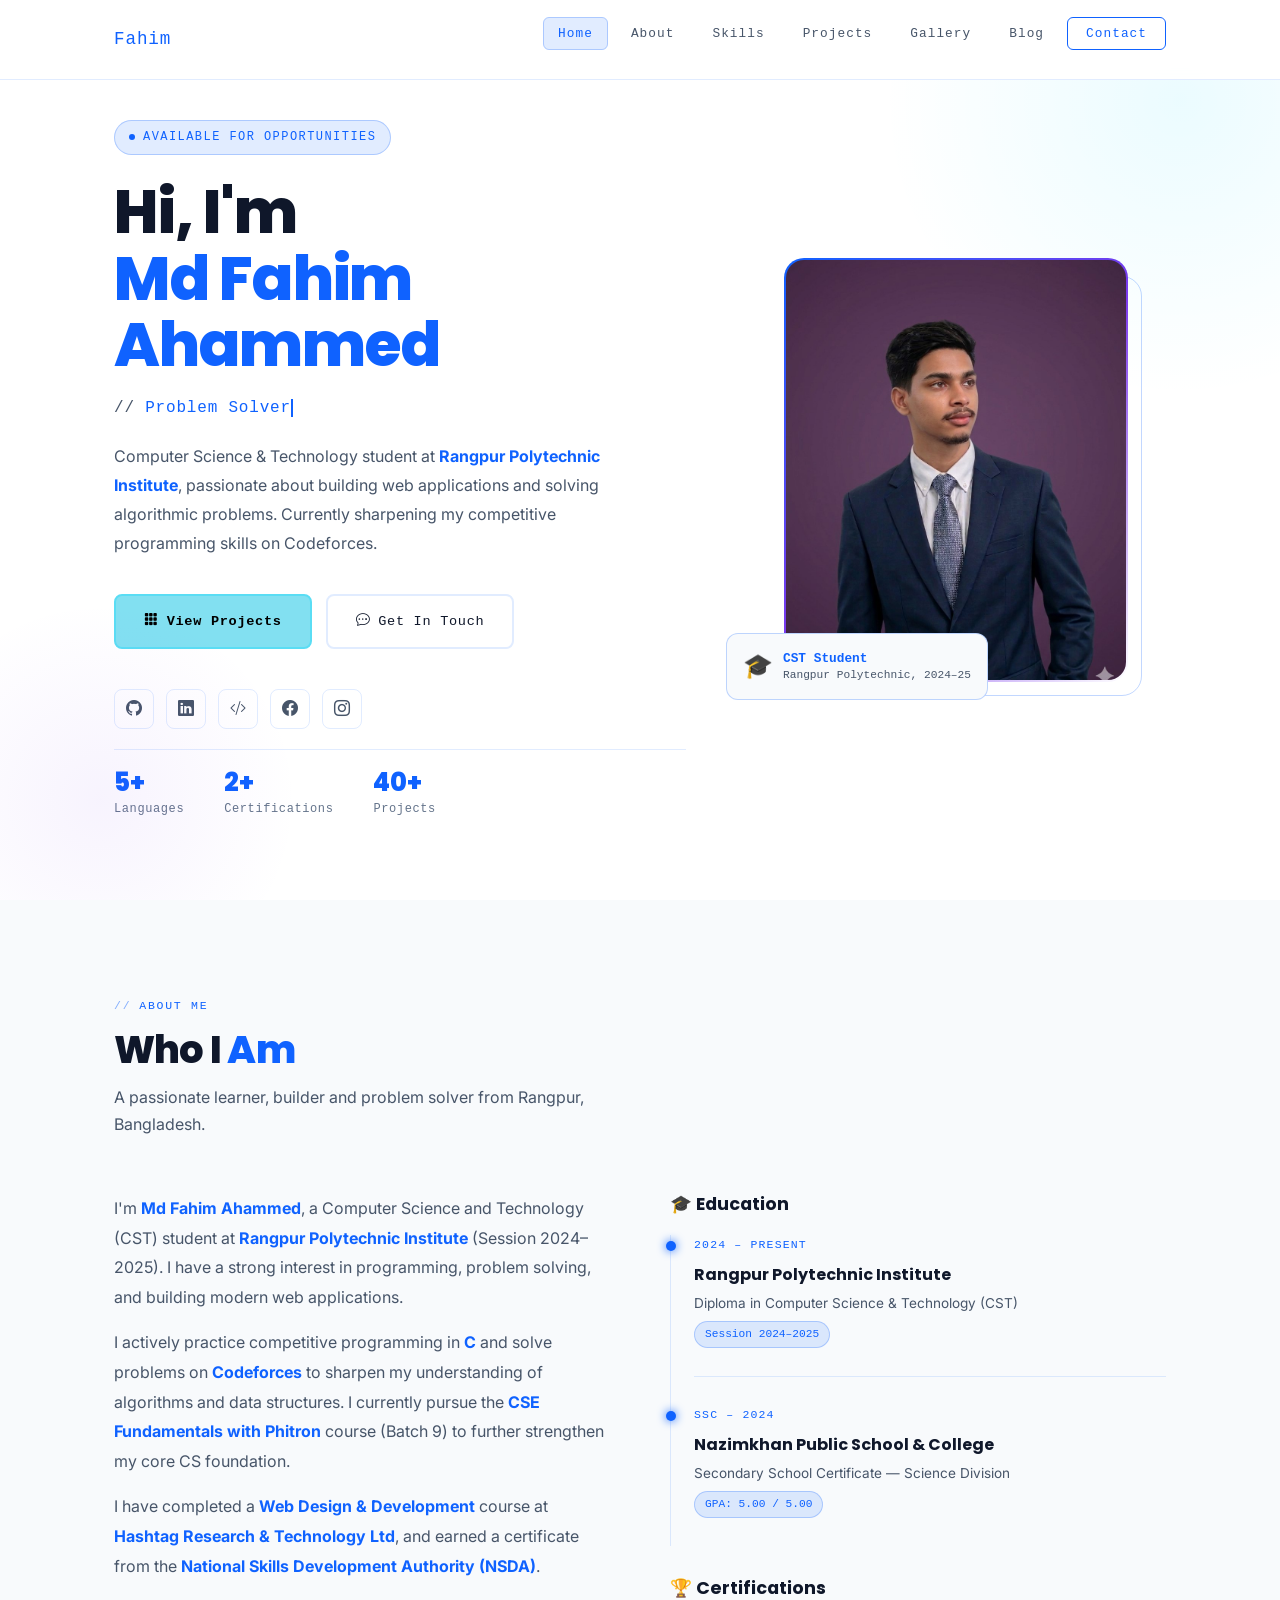
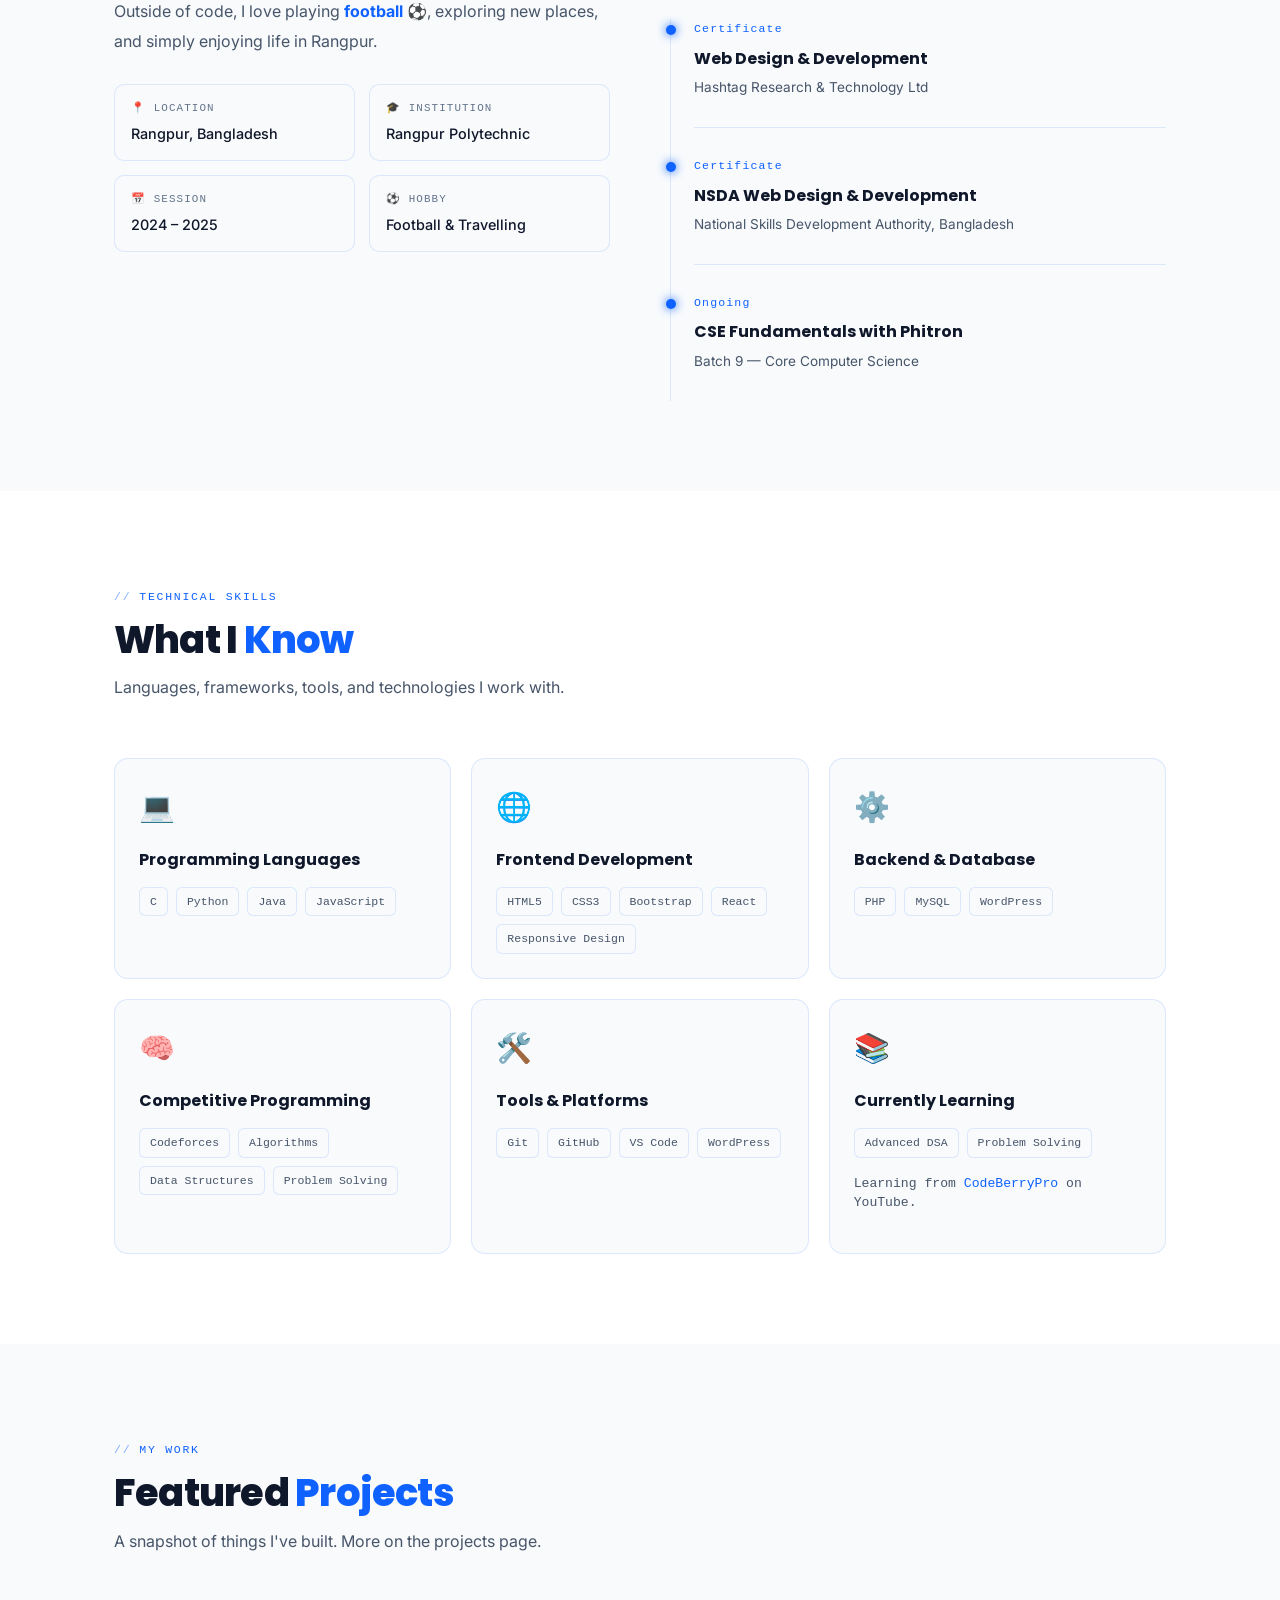
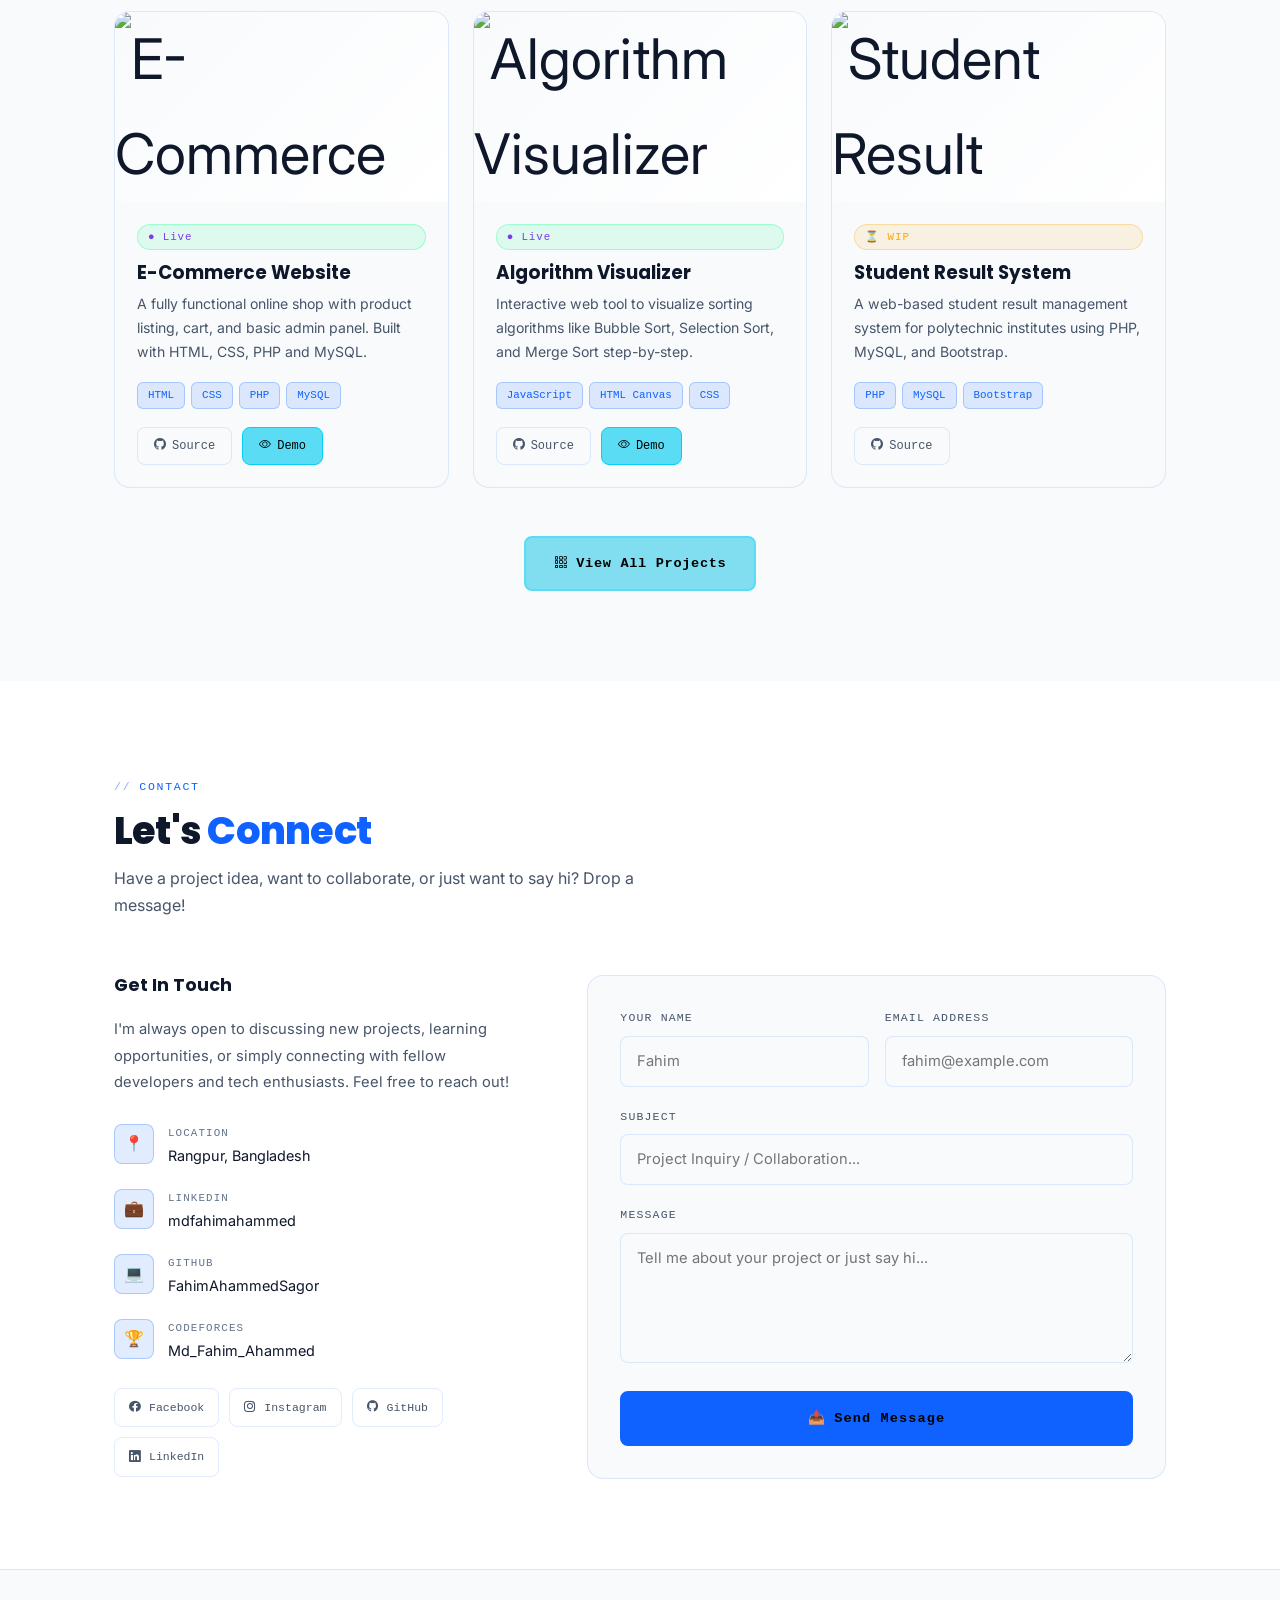
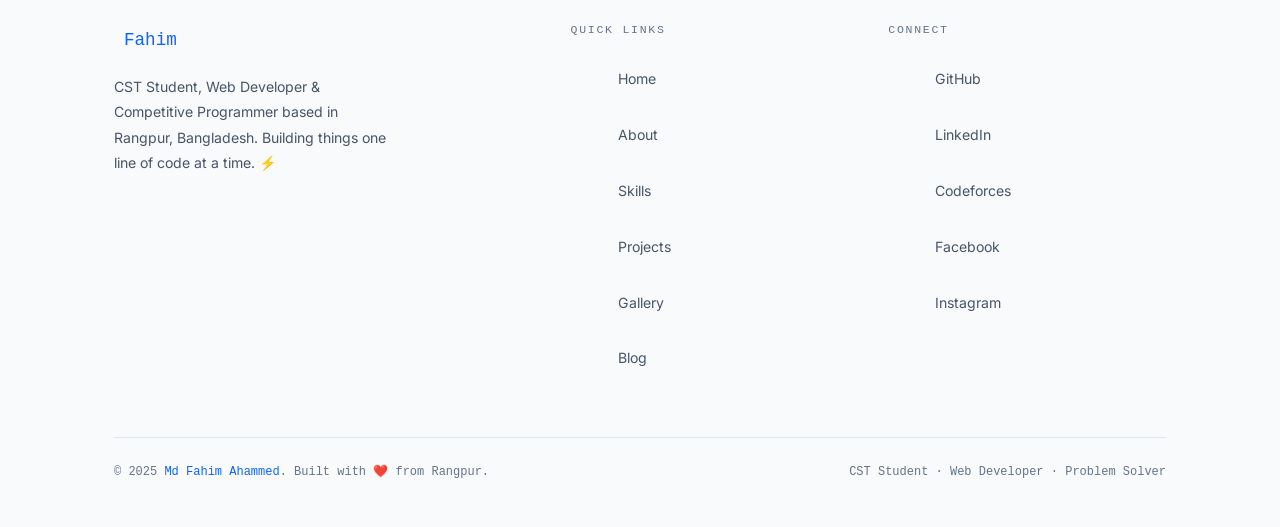
==== commit 8165185f: "update portfolio" ====
--- a/index.html
+++ b/index.html
@@ -312,7 +312,9 @@
     <div class="projects-grid">
 
       <div class="project-card fade-up">
-        <div class="project-img">🛒</div>
+        <div class="project-img">
+          <img src="https://s3-figma-hubfile-images-production.figma.com/hub/file/carousel/img/9392090ddea590e232c1963e576ce5b93ff057f0" alt="E-Commerce Website" />
+        </div>
         <div class="project-body">
           <span class="project-status live">● Live</span>
           <h3 class="project-title">E-Commerce Website</h3>
@@ -335,7 +337,9 @@
       </div>
 
       <div class="project-card fade-up">
-        <div class="project-img">🧮</div>
+        <div class="project-img">
+          <img src="https://images.unsplash.com/photo-1518770660439-4636190af475?auto=format&fit=crop&w=900&q=80" alt="Algorithm Visualizer" />
+        </div>
         <div class="project-body">
           <span class="project-status live">● Live</span>
           <h3 class="project-title">Algorithm Visualizer</h3>
@@ -357,7 +361,9 @@
       </div>
 
       <div class="project-card fade-up">
-        <div class="project-img">📝</div>
+        <div class="project-img">
+          <img src="https://images.unsplash.com/photo-1523240795612-9a054b0db644?auto=format&fit=crop&w=900&q=80" alt="Student Result System" />
+        </div>
         <div class="project-body">
           <span class="project-status wip">⏳ WIP</span>
           <h3 class="project-title">Student Result System</h3>
@@ -464,11 +470,11 @@
           <div class="form-row">
             <div class="form-group">
               <label for="fname">Your Name</label>
-              <input type="text" id="fname" name="name" placeholder="John Doe" required />
+              <input type="text" id="fname" name="name" placeholder="Fahim" required />
             </div>
             <div class="form-group">
               <label for="femail">Email Address</label>
-              <input type="email" id="femail" name="email" placeholder="john@example.com" required />
+              <input type="email" id="femail" name="email" placeholder="fahim@example.com" required />
             </div>
           </div>
           <div class="form-group">
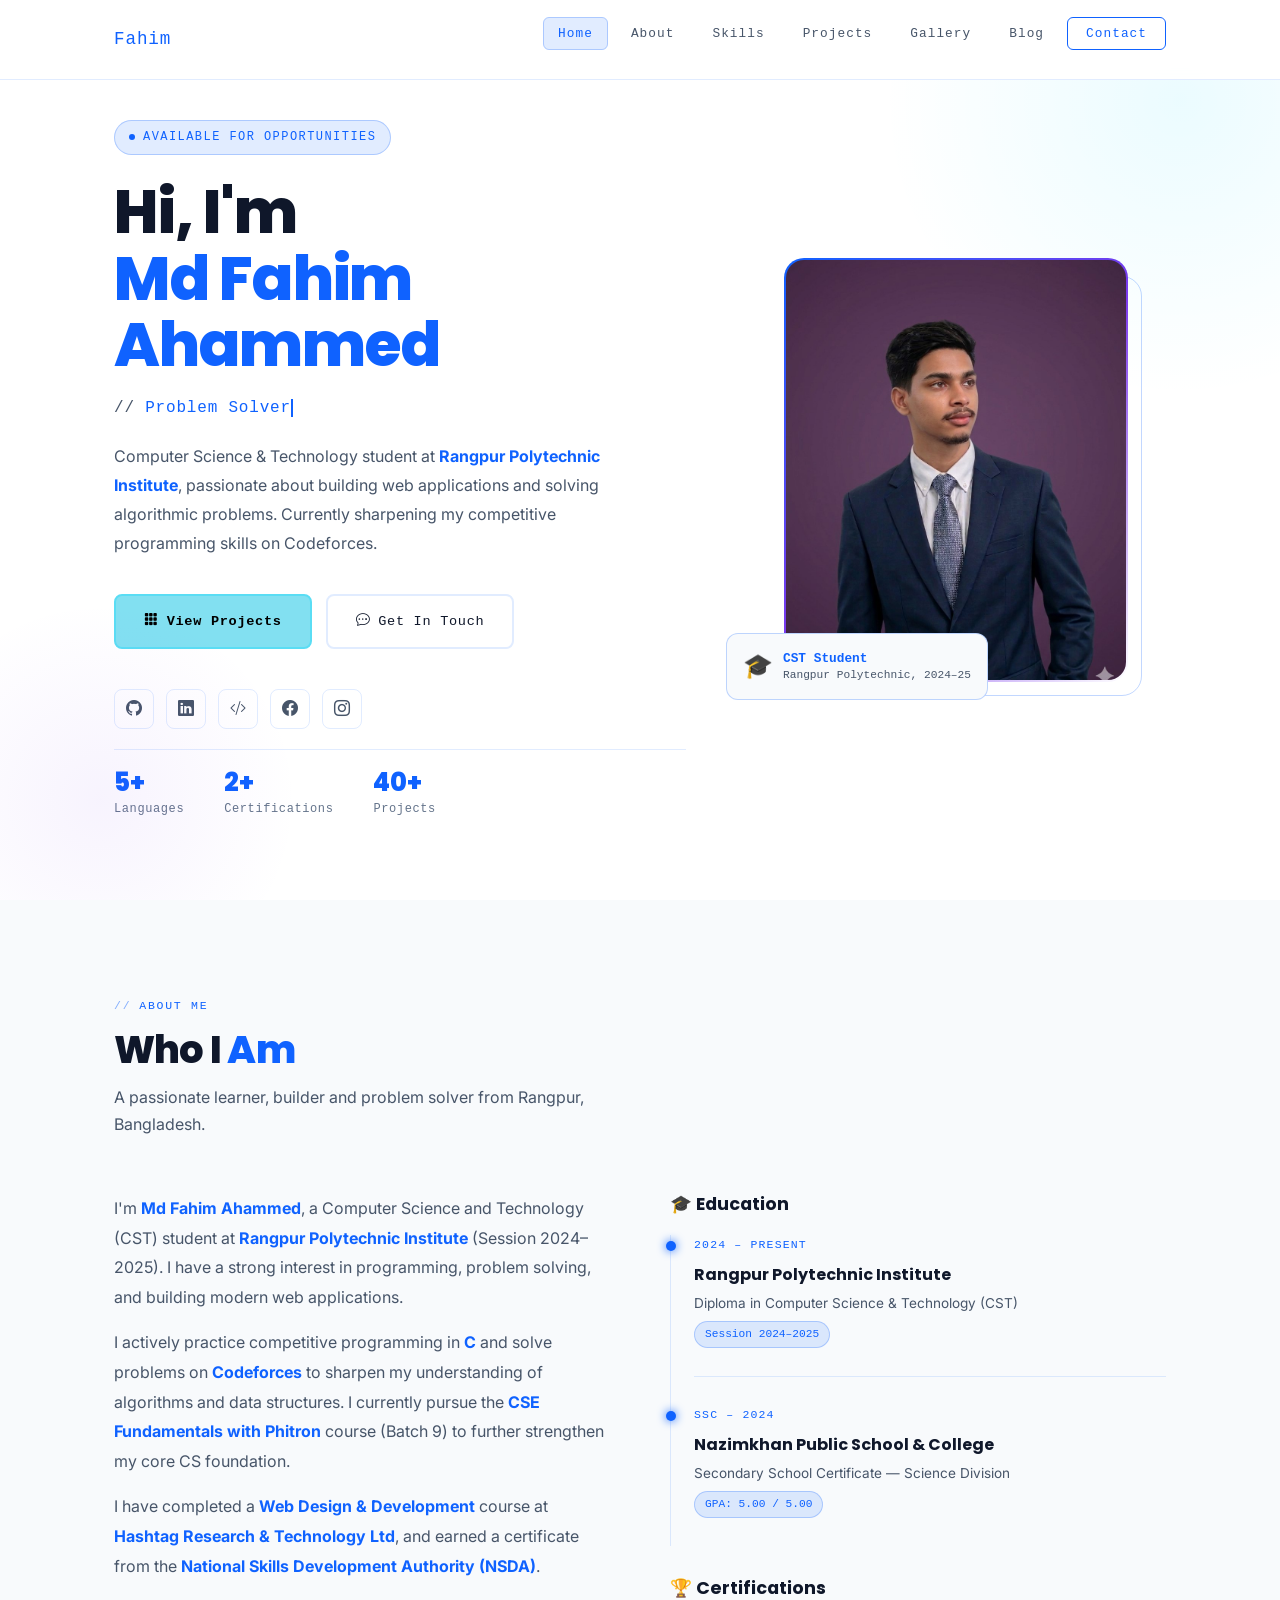
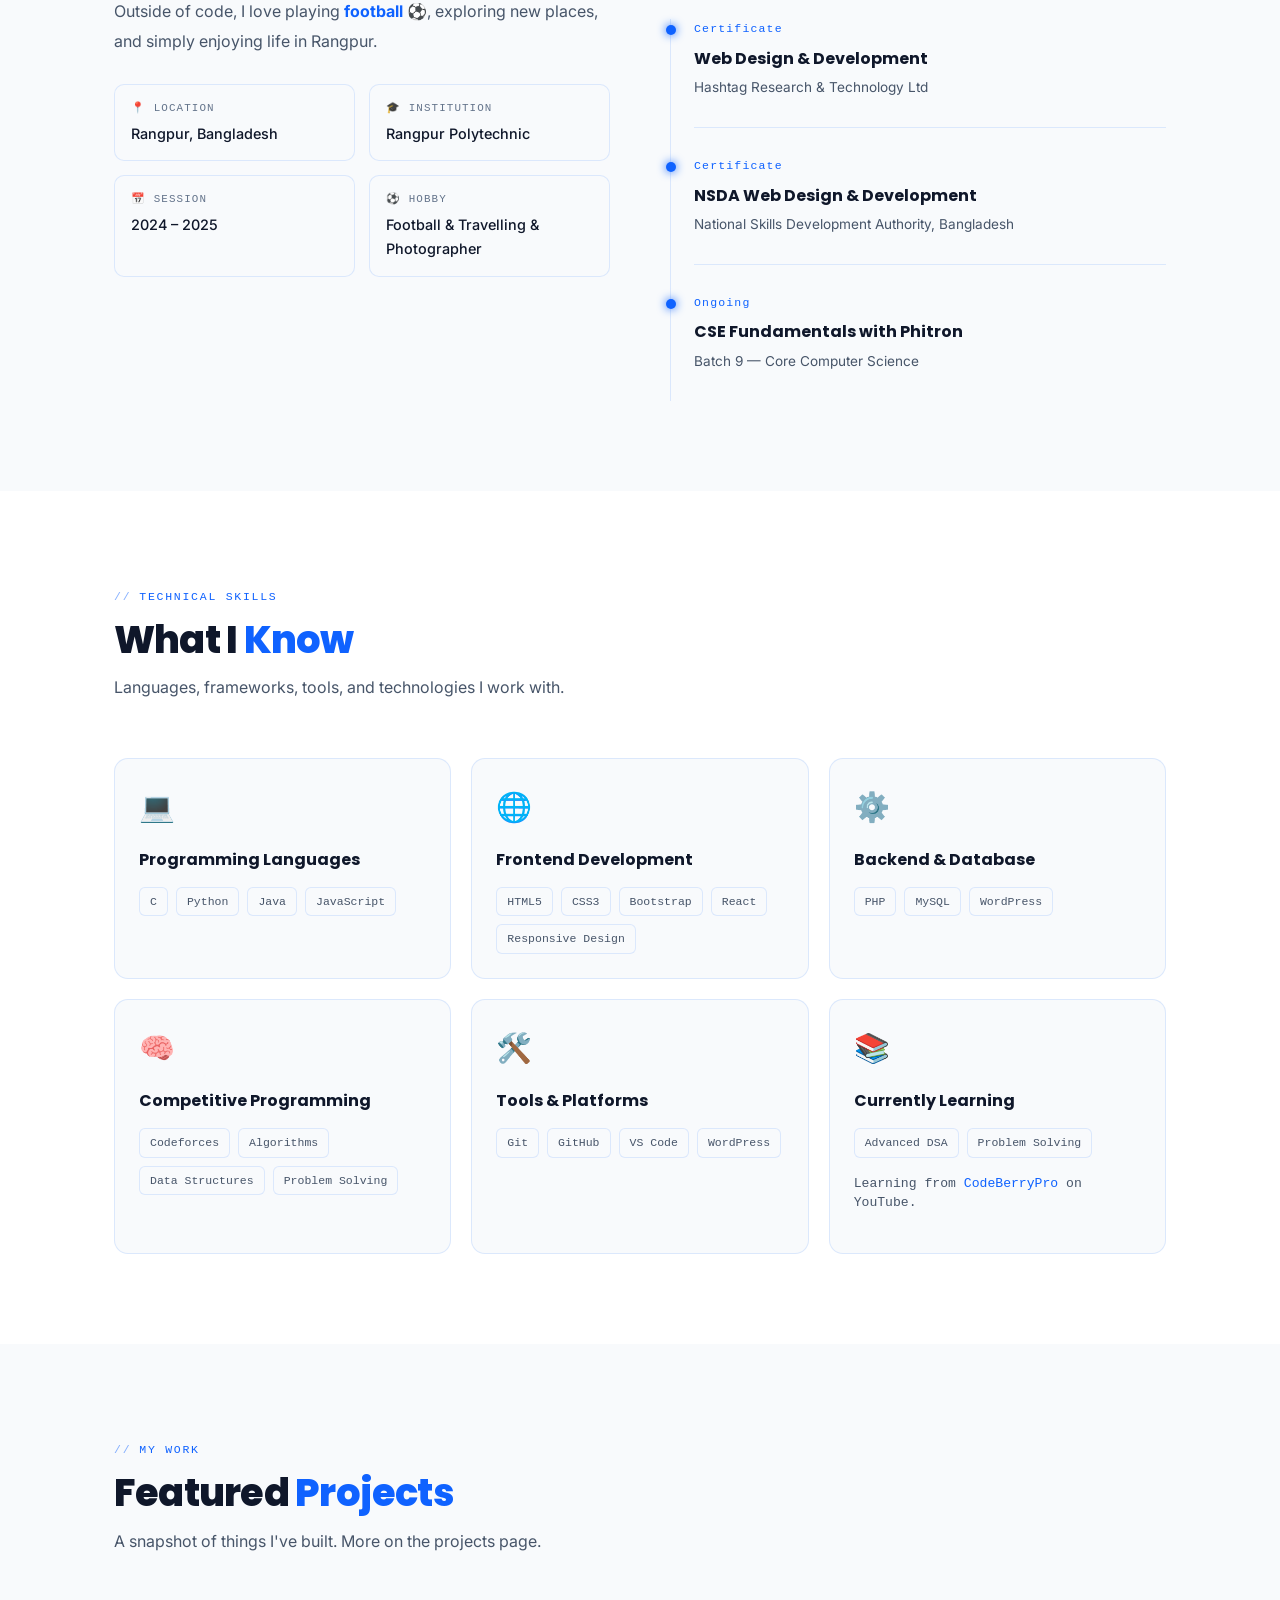
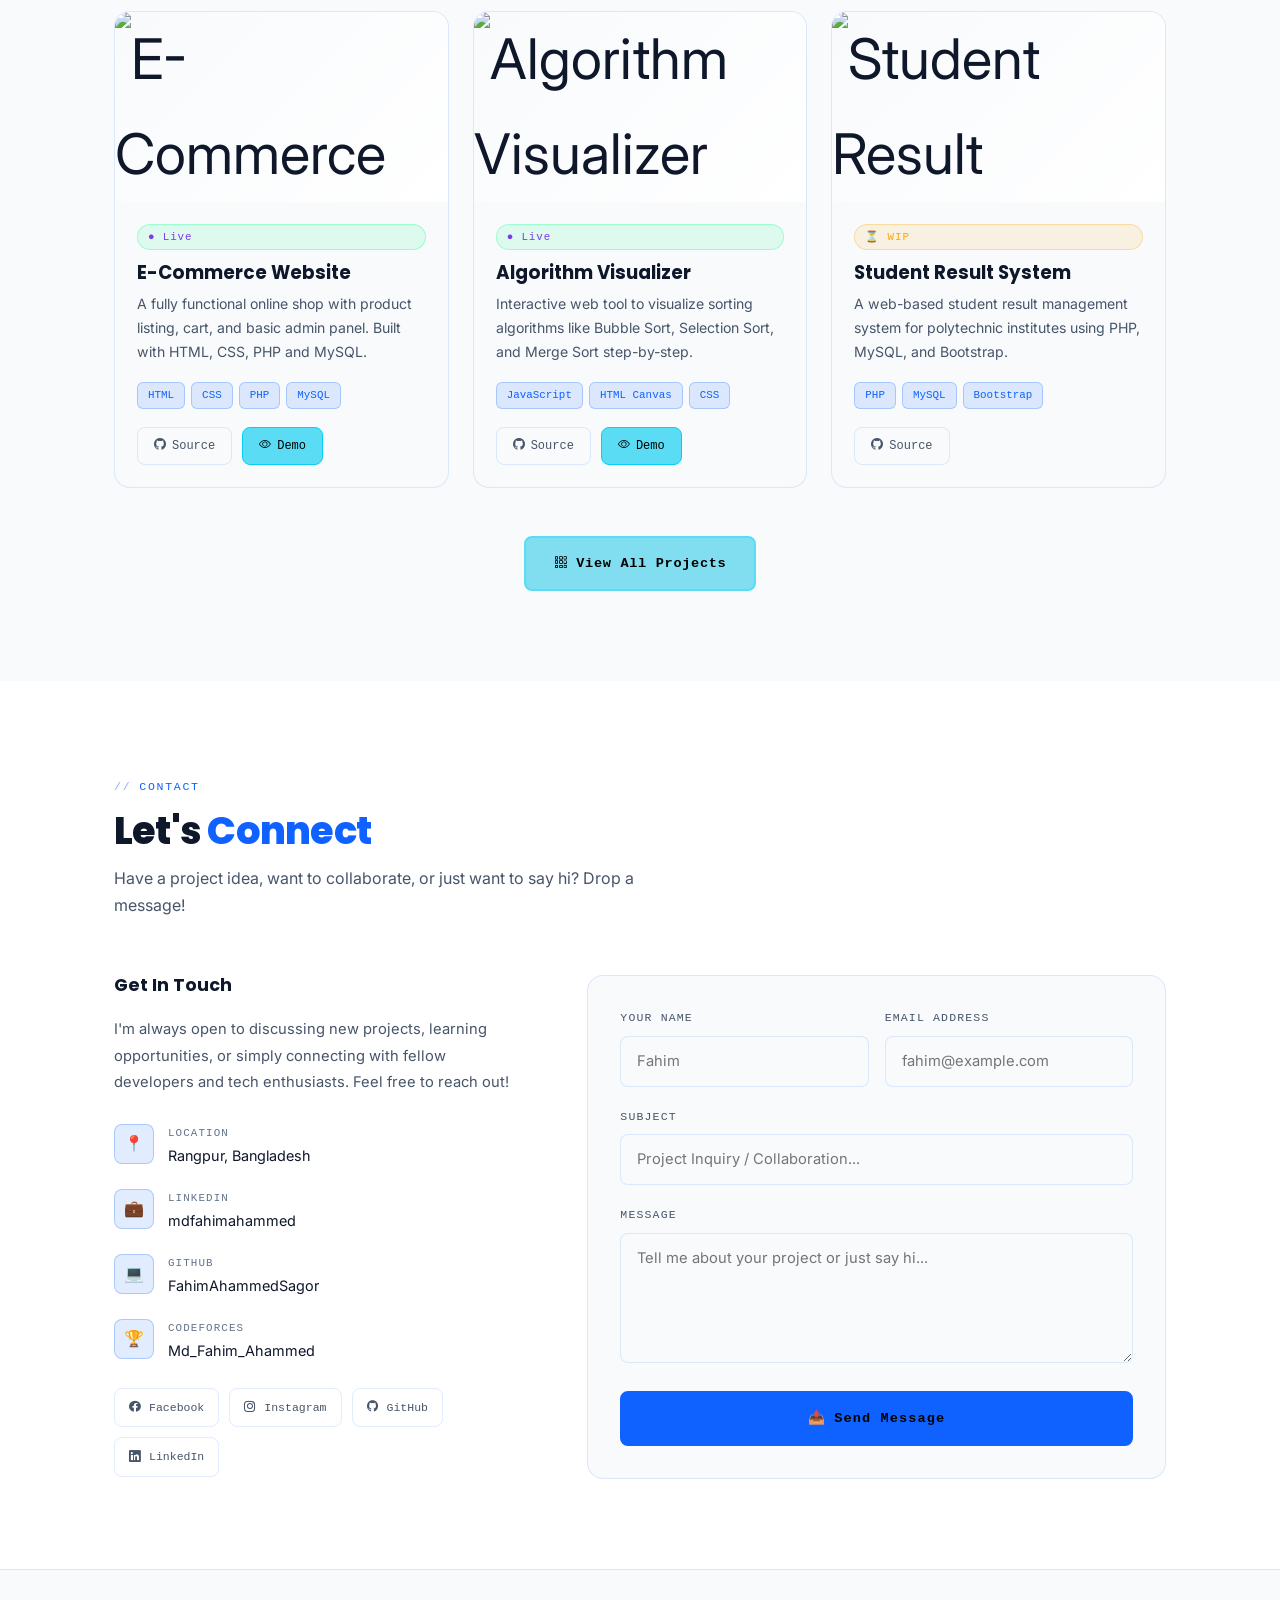
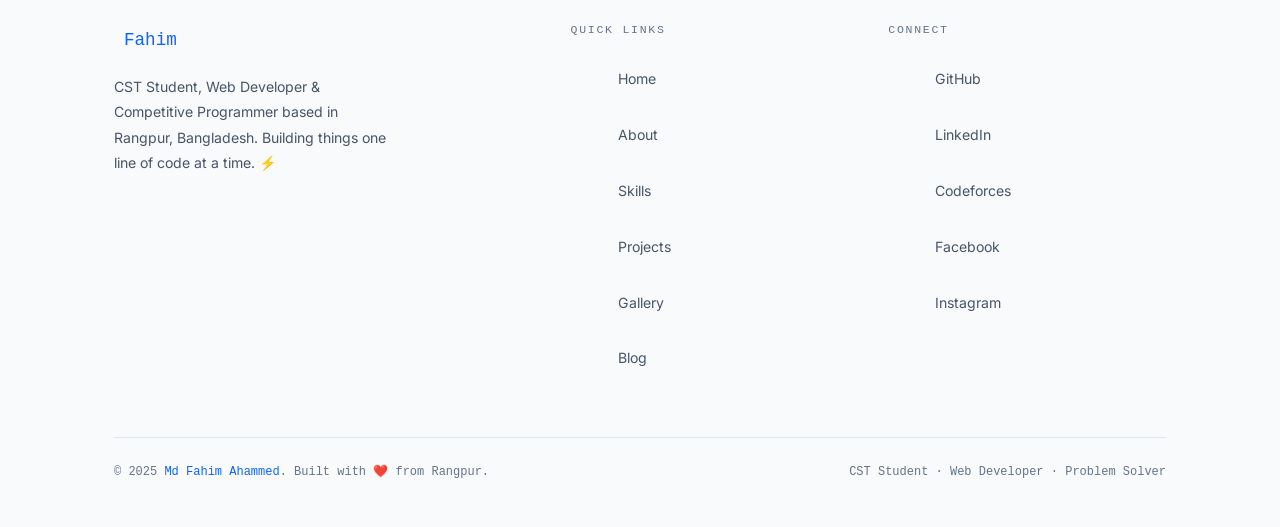
==== commit 2d68917f: "2nd" ====
--- a/index.html
+++ b/index.html
@@ -168,7 +168,7 @@
           </div>
           <div class="info-item">
             <div class="info-label">⚽ Hobby</div>
-            <div class="info-value">Football & Travelling</div>
+            <div class="info-value">Football & Travelling & Photographer</div>
           </div>
         </div>
       </div>
